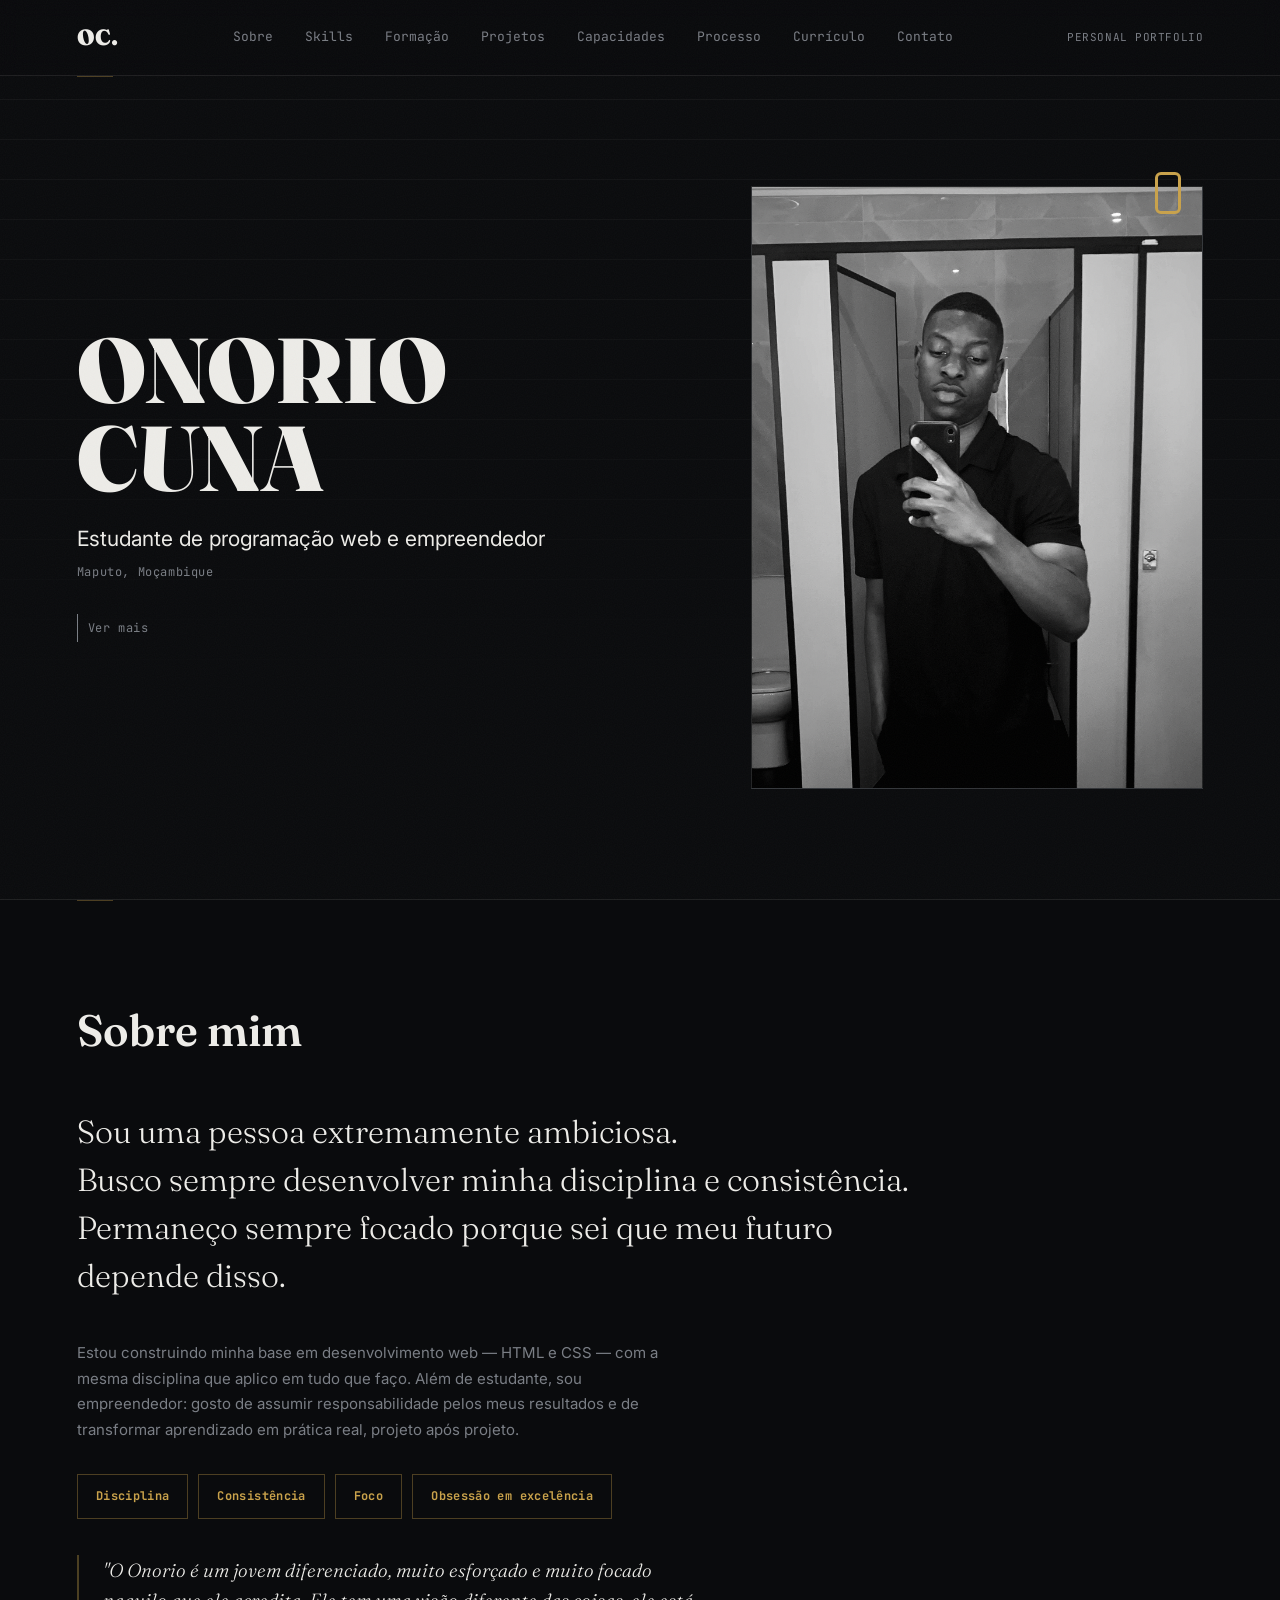
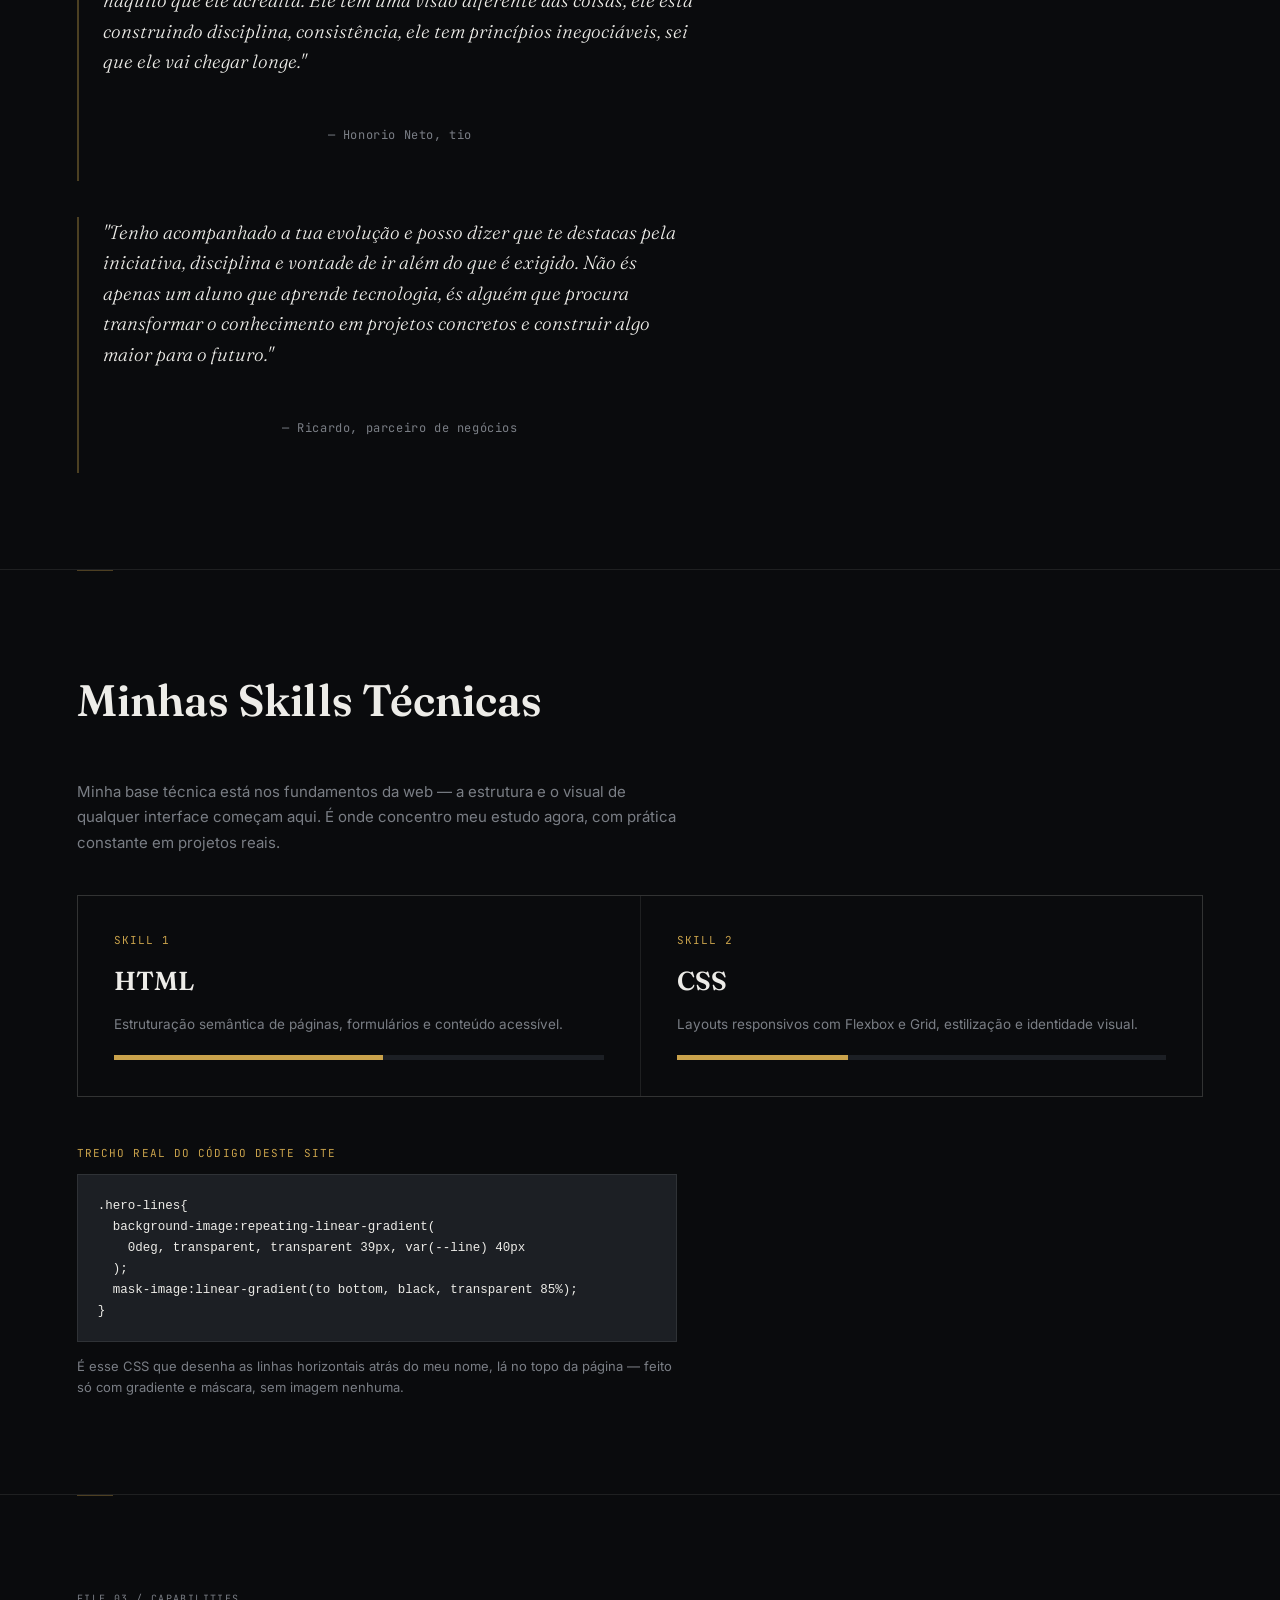
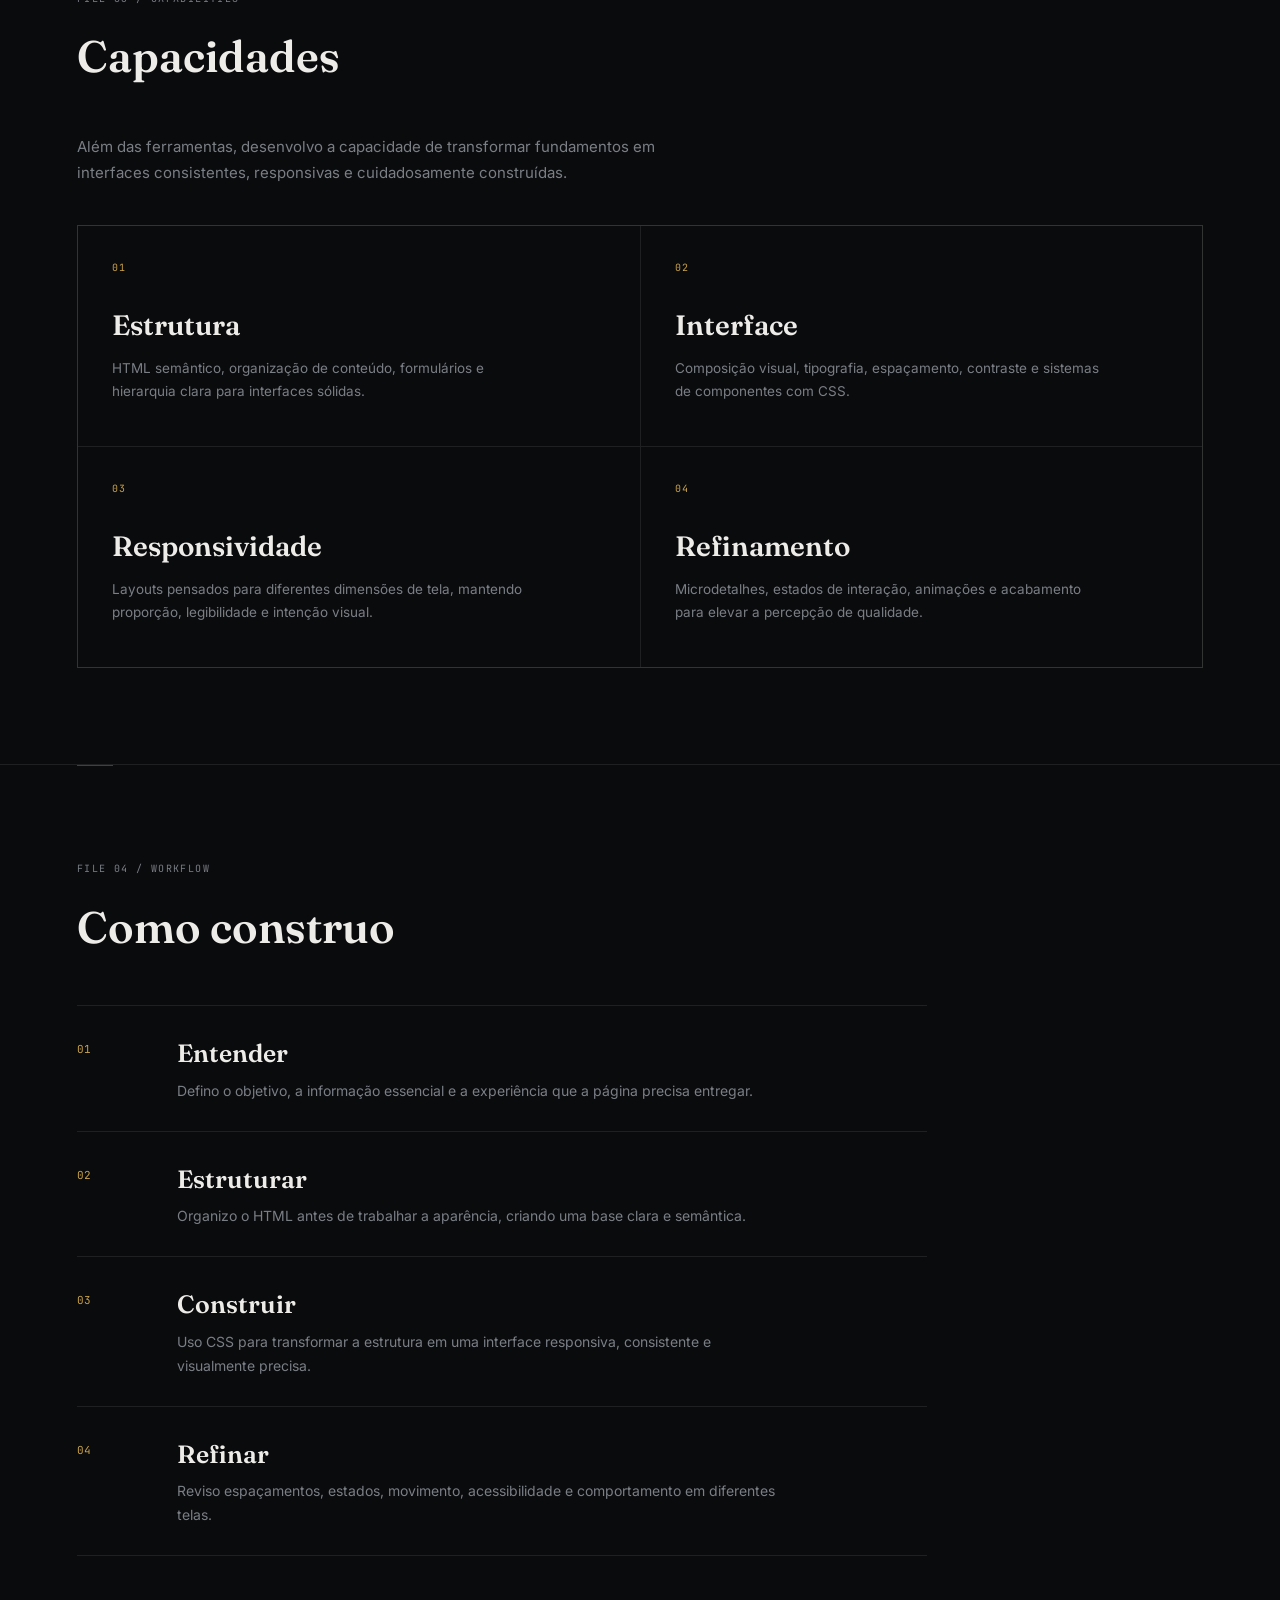
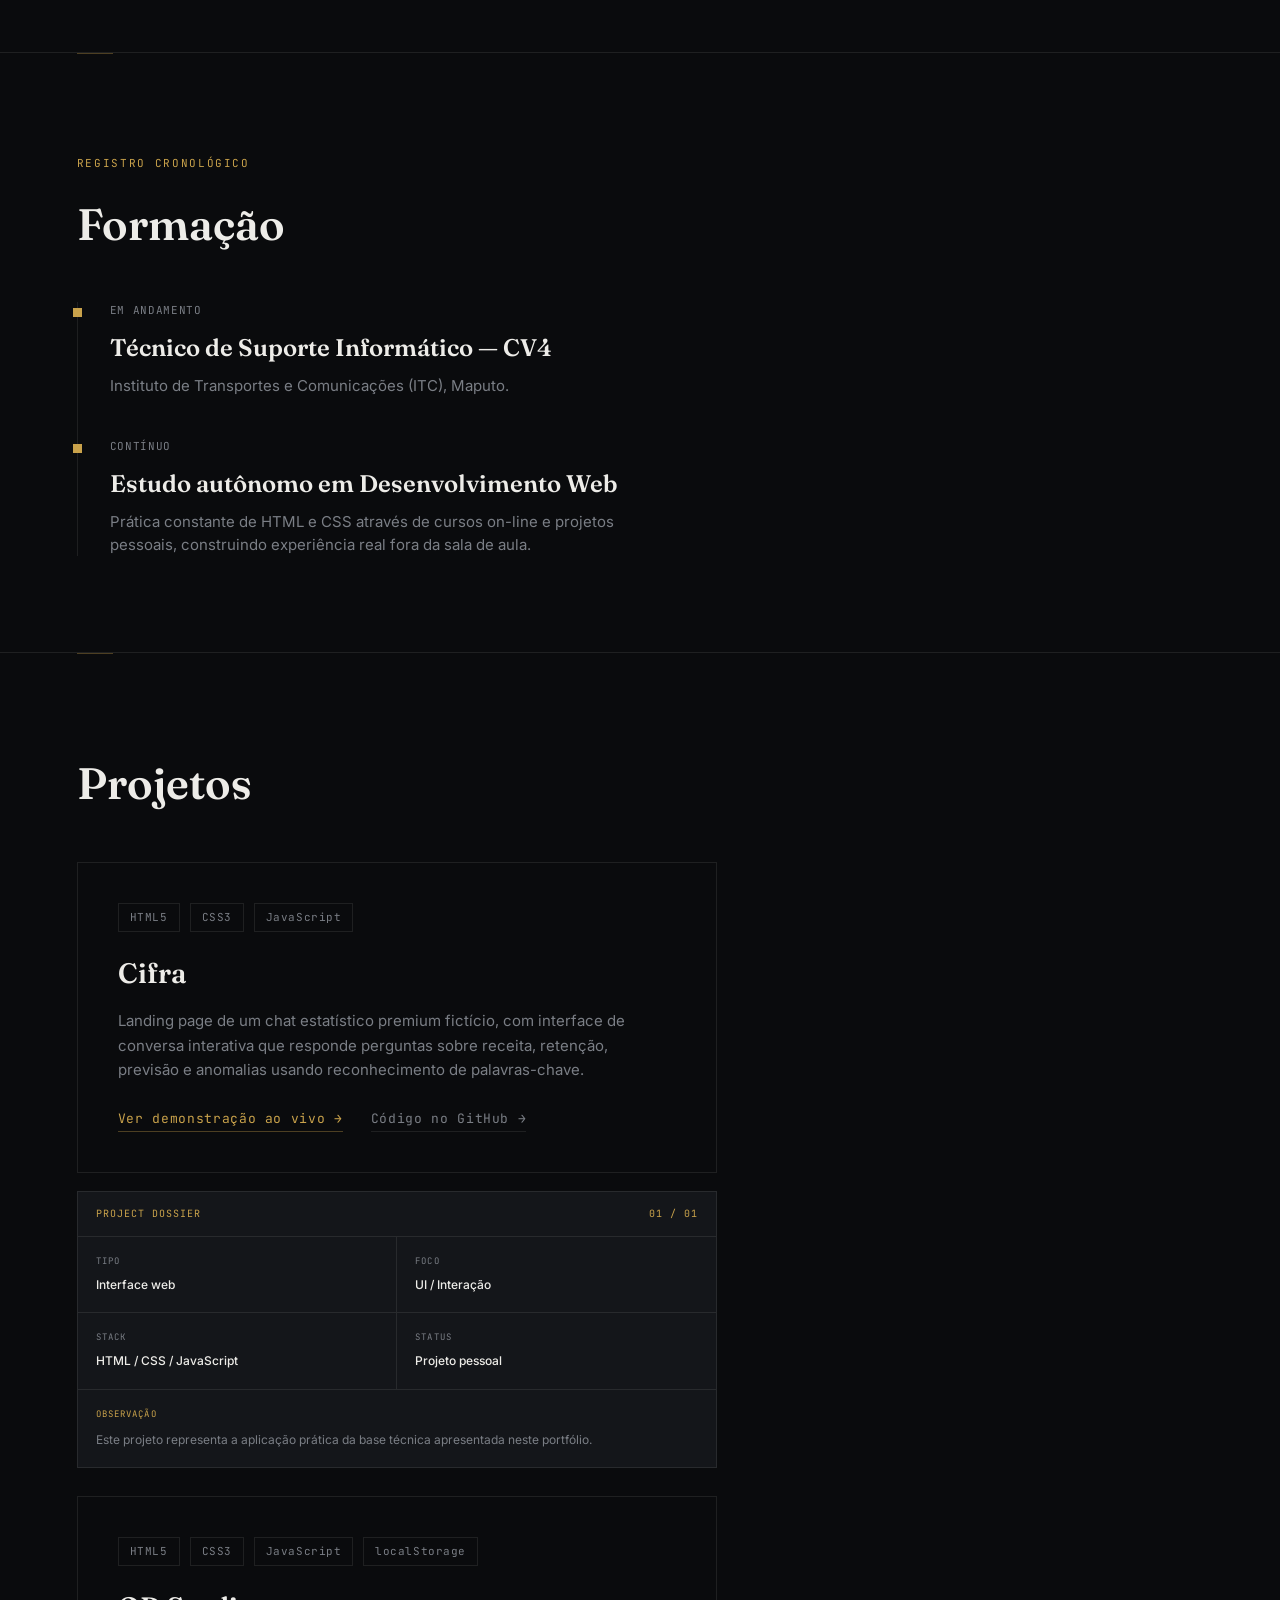
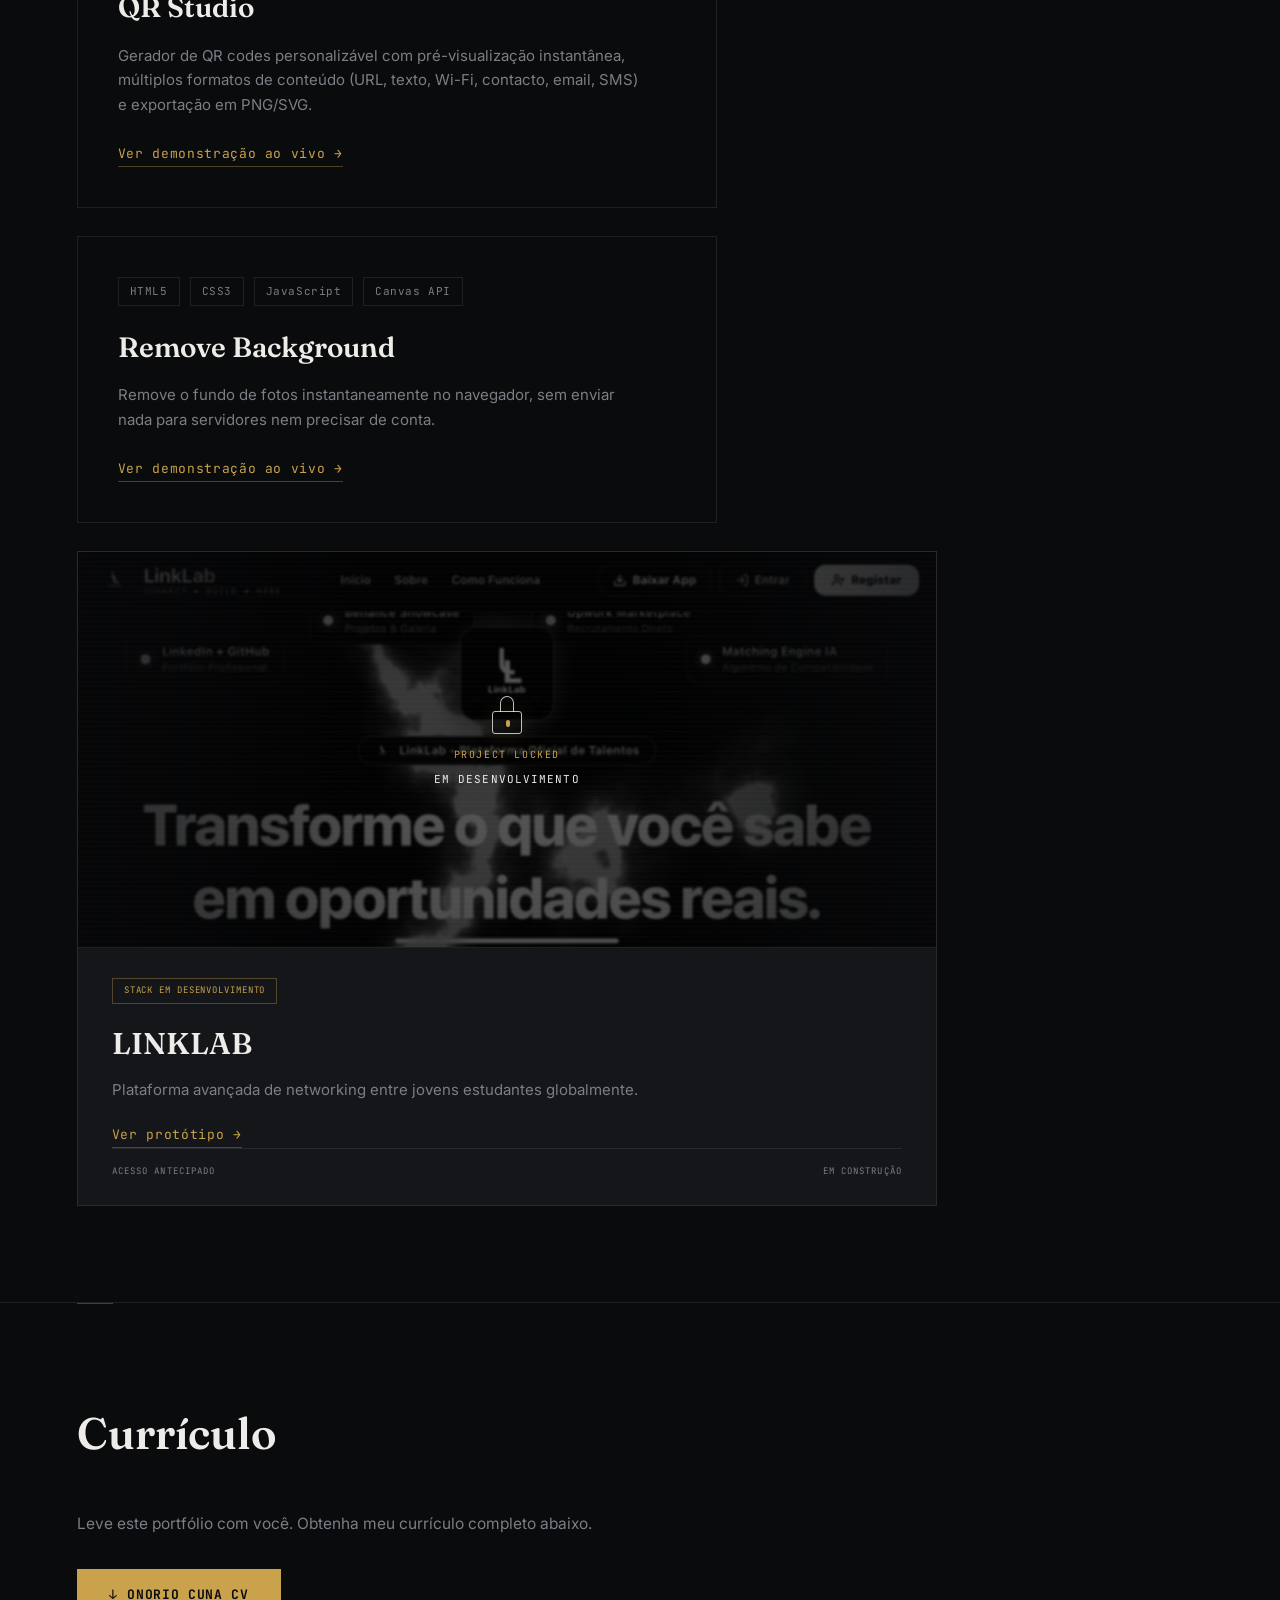
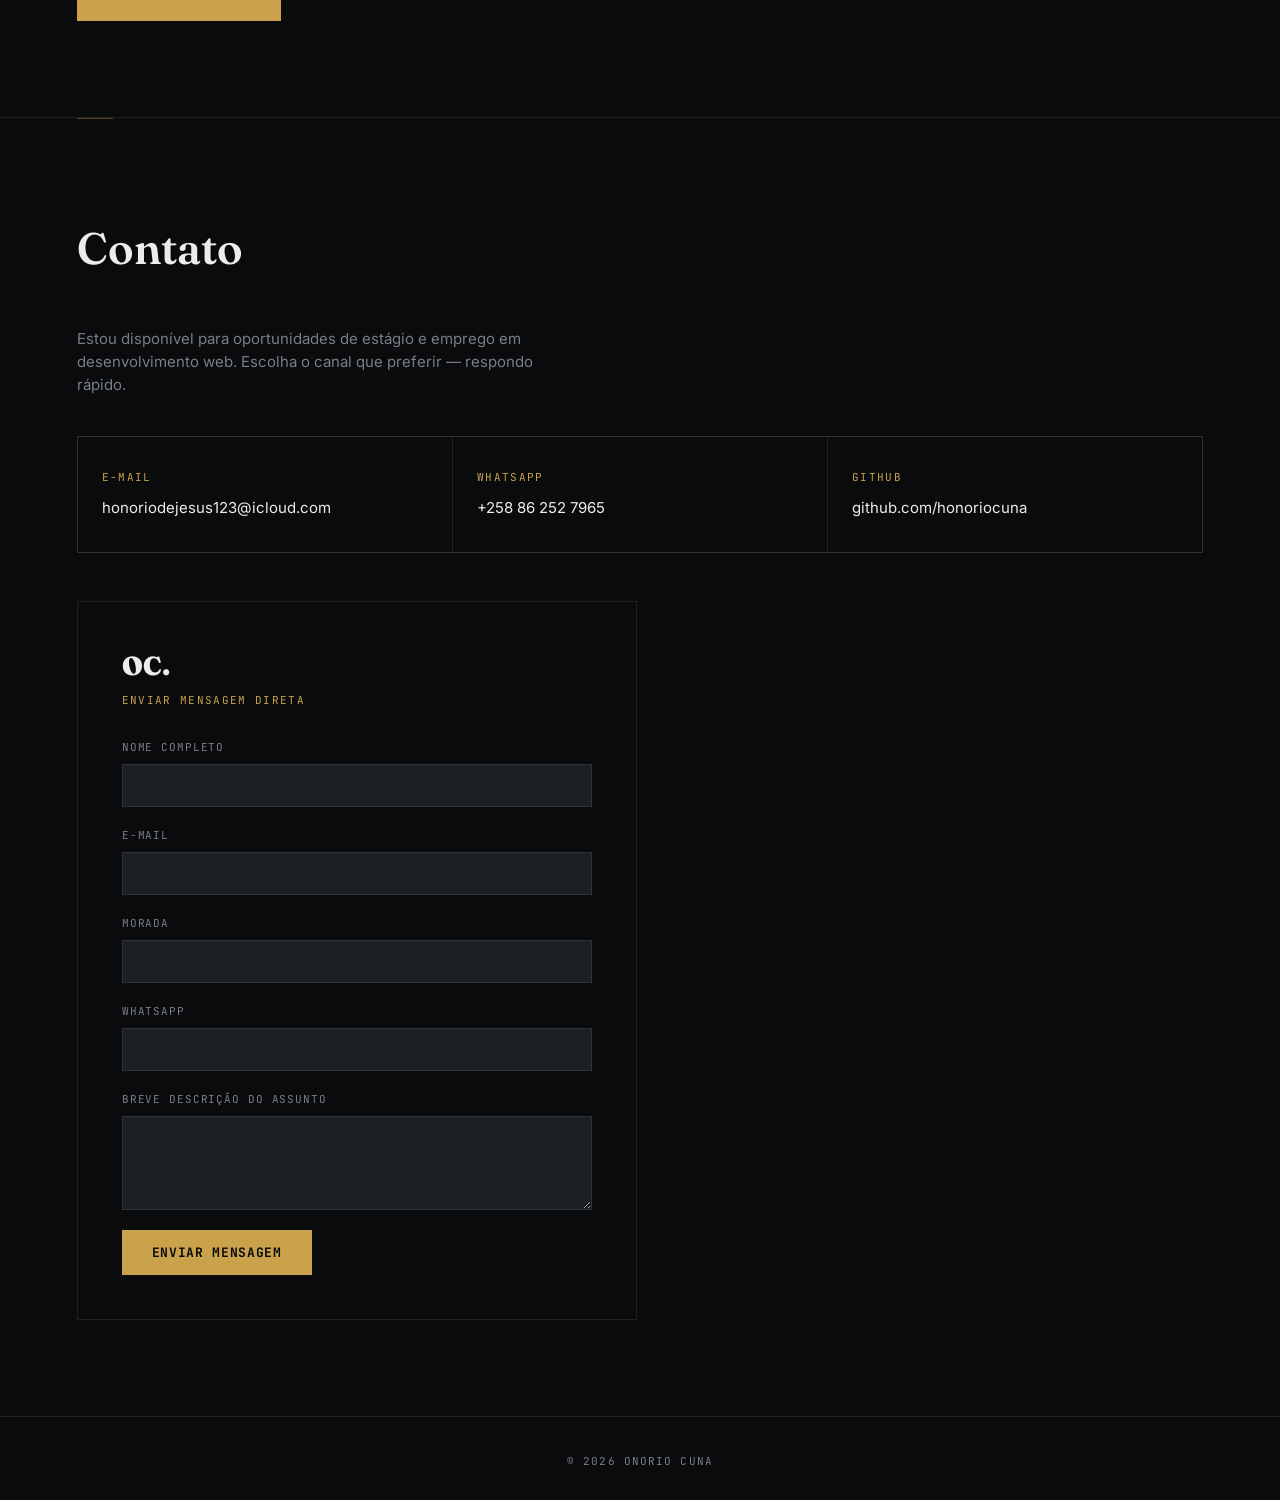
==== index.html @ 90d85c86 "Add files via upload Primeira versão do portfólio" ====
<!DOCTYPE html>
<html lang="pt-BR">
<head>
<meta charset="UTF-8">
<meta name="viewport" content="width=device-width, initial-scale=1.0">
<title>Onorio Cuna — Estudante de Programação Web</title>
<meta name="description" content="Portfólio de Onorio Cuna, estudante de programação web e empreendedor, Maputo, Moçambique.">
<meta name="author" content="Onorio Cuna">
<meta name="theme-color" content="#0A0B0D">
<meta name="color-scheme" content="dark">
<meta property="og:type" content="website">
<meta property="og:url" content="https://honoriocuna.github.io/">
<meta property="og:title" content="Onorio Cuna — Estudante de Programação Web">
<meta property="og:description" content="Portfólio de Onorio Cuna, estudante de programação web e empreendedor.">
<meta property="og:image" content="https://honoriocuna.github.io/foto.jpg">
<meta property="og:locale" content="pt_BR">
<link rel="preconnect" href="https://fonts.googleapis.com">
<link rel="preconnect" href="https://fonts.gstatic.com" crossorigin>
<link href="https://fonts.googleapis.com/css2?family=Fraunces:opsz,wght@9..144,300;9..144,600;9..144,900&family=Inter:wght@400;500;600;700&family=JetBrains+Mono:wght@400;500;700&display=swap" rel="stylesheet">
<link rel="stylesheet" href="style.css">
<link rel="icon" href="data:image/svg+xml,<svg xmlns=%27http://www.w3.org/2000/svg%27 viewBox=%270 0 100 100%27><rect width=%27100%27 height=%27100%27 fill=%27%230A0B0D%27/><text x=%2750%27 y=%2768%27 text-anchor=%27middle%27 font-family=%27serif%27 font-size=%2758%27 font-weight=%27900%27 fill=%27%23C9A24B%27>OC</text></svg>">
</head>
<body>

<a class="skip-link mono" href="#conteudo">Saltar para o conteúdo</a>
<div class="grain"></div>

<nav id="navbar" aria-label="Navegação principal">
  <a href="#topo" class="logo">OC.</a>
  <div class="navlinks">
    <a href="#sobre">Sobre</a>
    <a href="#skills">Skills</a>
    <a href="#formacao">Formação</a>
    <a href="#projetos">Projetos</a>
    <a href="#capacidades">Capacidades</a>
    <a href="#processo">Processo</a>
    <a href="#curriculo">Currículo</a>
    <a href="#contato">Contato</a>
  </div>
  <div class="proc-id mono">PERSONAL PORTFOLIO</div>
</nav>

<main id="conteudo">

  <!-- ============ HERO ============ -->
  <section class="hero" id="topo">
    <div class="hero-lines" aria-hidden="true"></div>
    <div class="hero-grid">
      <div class="hero-text">
        <h1 class="display">ONORIO<br>CUNA</h1>
        <p class="role">Estudante de programação web e empreendedor</p>
        <p class="location mono">Maputo, Moçambique</p>
        <a href="#sobre" class="scroll-cue mono">
          <span class="scroll-line"></span> Ver mais
        </a>
      </div>

      <div class="hero-photo">
        <div class="clip" aria-hidden="true"></div>
        <div class="photo-frame">
          <img src="foto.jpg" alt="Onorio Cuna" class="profile-photo" width="1541" height="2311" fetchpriority="high">
          <span class="photo-caption mono">ONORIO DE JESUS C. CUNA</span>
        </div>
      </div>
    </div>
  </section>

  <!-- ============ SOBRE ============ -->
  <section id="sobre">
    <h2 class="display section-title">Sobre mim</h2>

    <p class="about-text">
      <span class="redact-line">Sou uma pessoa extremamente ambiciosa.</span><br>
      <span class="redact-line">Busco sempre desenvolver minha disciplina e consistência.</span><br>
      <span class="redact-line">Permaneço sempre focado porque sei que meu futuro depende disso.</span>
    </p>

    <p class="about-text-secondary">
      Estou construindo minha base em desenvolvimento web — HTML e CSS — com a
      mesma disciplina que aplico em tudo que faço. Além de estudante, sou
      empreendedor: gosto de assumir responsabilidade pelos meus resultados e
      de transformar aprendizado em prática real, projeto após projeto.
    </p>

    <div class="traits-row">
      <div class="trait-stamp mono"><span class="trait-value">Disciplina</span></div>
      <div class="trait-stamp mono"><span class="trait-value">Consistência</span></div>
      <div class="trait-stamp mono"><span class="trait-value">Foco</span></div>
      <div class="trait-stamp mono"><span class="trait-value">Obsessão em excelência</span></div>
    </div>

    <blockquote class="testimonial">
      <p class="testimonial-quote display">"O Onorio é um jovem diferenciado, muito esforçado e muito focado naquilo que ele acredita. Ele tem uma visão diferente das coisas, ele está construindo disciplina, consistência, ele tem princípios inegociáveis, sei que ele vai chegar longe."</p>
      <footer class="testimonial-author mono">— Honorio Neto, tio</footer>
    </blockquote>

    <blockquote class="testimonial">
      <p class="testimonial-quote display">"Tenho acompanhado a tua evolução e posso dizer que te destacas pela iniciativa, disciplina e vontade de ir além do que é exigido. Não és apenas um aluno que aprende tecnologia, és alguém que procura transformar o conhecimento em projetos concretos e construir algo maior para o futuro."</p>
      <footer class="testimonial-author mono">— Ricardo, parceiro de negócios</footer>
    </blockquote>
  </section>

  <!-- ============ SKILLS ============ -->
  <section id="skills">
    <h2 class="display section-title">Minhas Skills Técnicas</h2>
    <p class="skills-intro">
      Minha base técnica está nos fundamentos da web — a estrutura e o visual
      de qualquer interface começam aqui. É onde concentro meu estudo agora,
      com prática constante em projetos reais.
    </p>

    <div class="skills-grid">
      <div class="skill-card">
        <div class="exhibit mono">SKILL 1</div>
        <h3 class="display">HTML</h3>
        <p class="skill-desc">Estruturação semântica de páginas, formulários e conteúdo acessível.</p>
        <div class="bar-track"><div class="bar-fill" style="--w:55%"></div></div>
      </div>
      <div class="skill-card">
        <div class="exhibit mono">SKILL 2</div>
        <h3 class="display">CSS</h3>
        <p class="skill-desc">Layouts responsivos com Flexbox e Grid, estilização e identidade visual.</p>
        <div class="bar-track"><div class="bar-fill" style="--w:35%"></div></div>
      </div>
    </div>

    <div class="code-proof">
      <span class="code-proof-label mono">Trecho real do código deste site</span>
      <pre class="code-block mono"><code>.hero-lines{
  background-image:repeating-linear-gradient(
    0deg, transparent, transparent 39px, var(--line) 40px
  );
  mask-image:linear-gradient(to bottom, black, transparent 85%);
}</code></pre>
      <p class="code-proof-caption">É esse CSS que desenha as linhas horizontais atrás do meu nome, lá no topo da página — feito só com gradiente e máscara, sem imagem nenhuma.</p>
    </div>
  </section>

  <!-- ============ CAPACIDADES ============ -->
  <section id="capacidades" class="elevated-section">
    <div class="section-index mono">FILE 03 / CAPABILITIES</div>
    <h2 class="display section-title">Capacidades</h2>
    <p class="skills-intro">Além das ferramentas, desenvolvo a capacidade de transformar fundamentos em interfaces consistentes, responsivas e cuidadosamente construídas.</p>

    <div class="capabilities-grid">
      <article class="capability-card">
        <span class="capability-number mono">01</span>
        <h3 class="display">Estrutura</h3>
        <p>HTML semântico, organização de conteúdo, formulários e hierarquia clara para interfaces sólidas.</p>
      </article>
      <article class="capability-card">
        <span class="capability-number mono">02</span>
        <h3 class="display">Interface</h3>
        <p>Composição visual, tipografia, espaçamento, contraste e sistemas de componentes com CSS.</p>
      </article>
      <article class="capability-card">
        <span class="capability-number mono">03</span>
        <h3 class="display">Responsividade</h3>
        <p>Layouts pensados para diferentes dimensões de tela, mantendo proporção, legibilidade e intenção visual.</p>
      </article>
      <article class="capability-card">
        <span class="capability-number mono">04</span>
        <h3 class="display">Refinamento</h3>
        <p>Microdetalhes, estados de interação, animações e acabamento para elevar a percepção de qualidade.</p>
      </article>
    </div>
  </section>

  <!-- ============ PROCESSO ============ -->
  <section id="processo" class="elevated-section">
    <div class="section-index mono">FILE 04 / WORKFLOW</div>
    <h2 class="display section-title">Como construo</h2>

    <div class="process-list">
      <div class="process-item">
        <span class="process-id mono">01</span>
        <div><h3 class="display">Entender</h3><p>Defino o objetivo, a informação essencial e a experiência que a página precisa entregar.</p></div>
      </div>
      <div class="process-item">
        <span class="process-id mono">02</span>
        <div><h3 class="display">Estruturar</h3><p>Organizo o HTML antes de trabalhar a aparência, criando uma base clara e semântica.</p></div>
      </div>
      <div class="process-item">
        <span class="process-id mono">03</span>
        <div><h3 class="display">Construir</h3><p>Uso CSS para transformar a estrutura em uma interface responsiva, consistente e visualmente precisa.</p></div>
      </div>
      <div class="process-item">
        <span class="process-id mono">04</span>
        <div><h3 class="display">Refinar</h3><p>Reviso espaçamentos, estados, movimento, acessibilidade e comportamento em diferentes telas.</p></div>
      </div>
    </div>
  </section>

  <!-- ============ FORMAÇÃO ============ -->
  <section id="formacao">
    <span class="tag mono">Registro Cronológico</span>
    <h2 class="display section-title">Formação</h2>

    <div class="timeline">
      <div class="tl-item">
        <div class="tl-date mono">Em andamento</div>
        <h4 class="display">Técnico de Suporte Informático — CV4</h4>
        <p>Instituto de Transportes e Comunicações (ITC), Maputo.</p>
      </div>
      <div class="tl-item">
        <div class="tl-date mono">Contínuo</div>
        <h4 class="display">Estudo autônomo em Desenvolvimento Web</h4>
        <p>Prática constante de HTML e CSS através de cursos on-line e projetos pessoais, construindo experiência real fora da sala de aula.</p>
      </div>
    </div>
  </section>

  <!-- ============ PROJETOS ============ -->
  <section id="projetos">
    <h2 class="display section-title">Projetos</h2>

    <div class="project-card">
      <div class="project-tech mono">
        <span>HTML5</span><span>CSS3</span><span>JavaScript</span>
      </div>
      <h3 class="display">Cifra</h3>
      <p class="project-desc">Landing page de um chat estatístico premium fictício, com interface de conversa interativa que responde perguntas sobre receita, retenção, previsão e anomalias usando reconhecimento de palavras-chave.</p>
      <div class="project-links">
        <a href="https://honoriocuna.github.io/Cifra-site/" target="_blank" rel="noopener" class="project-link mono">Ver demonstração ao vivo →</a>
        <a href="https://github.com/HonorioCuna/Cifra-site" target="_blank" rel="noopener" class="project-link mono project-link-secondary">Código no GitHub →</a>
      </div>
    </div>

    <div class="project-dossier" aria-label="Ficha técnica complementar do projeto Cifra">
      <div class="dossier-head">
        <span class="mono">PROJECT DOSSIER</span>
        <span class="mono">01 / 01</span>
      </div>
      <div class="dossier-grid">
        <div><span class="dossier-label mono">TIPO</span><strong>Interface web</strong></div>
        <div><span class="dossier-label mono">FOCO</span><strong>UI / Interação</strong></div>
        <div><span class="dossier-label mono">STACK</span><strong>HTML / CSS / JavaScript</strong></div>
        <div><span class="dossier-label mono">STATUS</span><strong>Projeto pessoal</strong></div>
      </div>
      <div class="dossier-note">
        <span class="mono">OBSERVAÇÃO</span>
        <p>Este projeto representa a aplicação prática da base técnica apresentada neste portfólio.</p>
      </div>
    </div>

    <div class="project-card">
      <div class="project-tech mono">
        <span>HTML5</span><span>CSS3</span><span>JavaScript</span><span>localStorage</span>
      </div>
      <h3 class="display">QR Studio</h3>
      <p class="project-desc">Gerador de QR codes personalizável com pré-visualização instantânea, múltiplos formatos de conteúdo (URL, texto, Wi-Fi, contacto, email, SMS) e exportação em PNG/SVG.</p>
      <div class="project-links">
        <a href="https://honoriocuna.github.io/Qr-studio/" target="_blank" rel="noopener" class="project-link mono">Ver demonstração ao vivo →</a>
      </div>
    </div>

    <div class="project-card">
      <div class="project-tech mono">
        <span>HTML5</span><span>CSS3</span><span>JavaScript</span><span>Canvas API</span>
      </div>
      <h3 class="display">Remove Background</h3>
      <p class="project-desc">Remove o fundo de fotos instantaneamente no navegador, sem enviar nada para servidores nem precisar de conta.</p>
      <div class="project-links">
        <a href="https://honoriocuna.github.io/Background-remove/" target="_blank" rel="noopener" class="project-link mono">Ver demonstração ao vivo →</a>
      </div>
    </div>

    <!-- ============ LINKLAB / PROJETO BLOQUEADO ============ -->
    <article class="project-card project-card-locked" aria-label="LINKLAB — projeto em desenvolvimento, acesso restrito">
      <div class="locked-media">
        <img src="LINKLAB.png" alt="Pré-visualização da plataforma LINKLAB" loading="lazy" width="1792" height="828">
        <div class="locked-overlay" aria-hidden="true">
          <span class="lock-symbol"></span>
          <span class="mono locked-label">PROJECT LOCKED</span>
          <span class="mono locked-status">EM DESENVOLVIMENTO</span>
        </div>
      </div>
      <div class="locked-project-body">
        <div class="project-tech mono">
          <span>STACK EM DESENVOLVIMENTO</span>
        </div>
        <h3 class="display">LINKLAB</h3>
        <p class="project-desc">Plataforma avançada de networking entre jovens estudantes globalmente.</p>
        <div class="project-links">
          <a href="https://linklab.ai.studio/" target="_blank" rel="noopener" class="project-link mono">Ver protótipo →</a>
        </div>
        <div class="locked-footer">
          <span class="mono">ACESSO ANTECIPADO</span>
          <span class="mono">EM CONSTRUÇÃO</span>
        </div>
      </div>
    </article>
  </section>

  <!-- ============ CURRÍCULO ============ -->
  <section id="curriculo">
    <h2 class="display section-title">Currículo</h2>
    <p class="cv-pitch">
      Leve este portfólio com você. Obtenha meu currículo completo abaixo.
    </p>
    <a href="Onorio_Cuna_CV.pdf" download class="cv-download-btn mono">Onorio Cuna CV</a>
  </section>

  <!-- ============ CONTATO ============ -->
  <section id="contato" class="contato-section">
    <h2 class="display section-title">Contato</h2>
    <p class="contact-intro">
      Estou disponível para oportunidades de estágio e emprego em
      desenvolvimento web. Escolha o canal que preferir — respondo rápido.
    </p>

    <div class="contact-grid">
      <a href="mailto:honoriodejesus123@icloud.com" class="contact-item">
        <span class="ci-label mono">E-MAIL</span>
        <span class="ci-value">honoriodejesus123@icloud.com</span>
      </a>
      <a href="https://wa.me/258862527965" target="_blank" rel="noopener" class="contact-item">
        <span class="ci-label mono">WHATSAPP</span>
        <span class="ci-value">+258 86 252 7965</span>
      </a>
      <a href="https://github.com/honoriocuna" target="_blank" rel="noopener" class="contact-item">
        <span class="ci-label mono">GITHUB</span>
        <span class="ci-value">github.com/honoriocuna</span>
      </a>
    </div>

    <div class="contact-form-card">
      <div class="form-logo display">OC.</div>
      <span class="form-title mono">Enviar mensagem direta</span>

      <form action="https://formsubmit.co/honoriodejesus123@icloud.com" method="POST" class="contact-form">
        <input type="hidden" name="_subject" value="Nova mensagem — Portfólio Onorio Cuna">
        <input type="hidden" name="_captcha" value="false">
        <input type="hidden" name="_template" value="table">
        <input type="hidden" name="_next" value="https://honoriocuna.github.io/obrigado.html">

        <label class="form-label mono">Nome completo
          <input type="text" name="Nome completo" required>
        </label>

        <label class="form-label mono">E-mail
          <input type="email" name="Email" required>
        </label>

        <label class="form-label mono">Morada
          <input type="text" name="Morada">
        </label>

        <label class="form-label mono">WhatsApp
          <input type="tel" name="WhatsApp">
        </label>

        <label class="form-label mono">Breve descrição do assunto
          <textarea name="Mensagem" rows="4" required></textarea>
        </label>

        <button type="submit" class="form-submit mono">Enviar mensagem</button>
      </form>
    </div>
  </section>

</main>

<footer>
  <p class="mono">© 2026 ONORIO CUNA</p>
</footer>
</body>
</html>
---- style.css ----
/* ==========================================================
   DOSSIÊ CONFIDENCIAL — Design system
   ========================================================== */

:root{
  --bg-0:#0A0B0D;
  --bg-1:#14161A;
  --bg-2:#1C1F24;
  --text-0:#EDECE8;
  --text-1:#7A7E85;
  --gold:#C9A24B;
  --gold-dim: rgba(201,162,75,0.35);
  --line: rgba(237,236,232,0.09);

  --font-display:'Fraunces', serif;
  --font-body:'Inter', sans-serif;
  --font-mono:'JetBrains Mono', monospace;

  --nav-h: 76px;
}

*, *::before, *::after{ box-sizing:border-box; margin:0; padding:0; }

html{ scroll-behavior:smooth; scroll-padding-top: var(--nav-h); }

body{
  background:var(--bg-0);
  color:var(--text-0);
  font-family:var(--font-body);
  line-height:1.55;
  -webkit-font-smoothing:antialiased;
  overflow-x:hidden;
}

.mono{ font-family:var(--font-mono); }
.display{ font-family:var(--font-display); }

a{ color:inherit; text-decoration:none; }

/* subtle film-grain overlay for the "document" feel */
.grain{
  position:fixed; inset:0;
  pointer-events:none;
  z-index:2000;
  opacity:0.035;
  background-image:url("data:image/svg+xml,%3Csvg xmlns='http://www.w3.org/2000/svg' width='120' height='120'%3E%3Cfilter id='n'%3E%3CfeTurbulence type='fractalNoise' baseFrequency='0.9' numOctaves='2' stitchTiles='stitch'/%3E%3C/filter%3E%3Crect width='100%25' height='100%25' filter='url(%23n)'/%3E%3C/svg%3E");
}

/* ============ NAV ============ */
nav{
  position:sticky;
  top:0;
  z-index:1000;
  height:var(--nav-h);
  display:flex;
  align-items:center;
  justify-content:space-between;
  padding:0 6%;
  background:rgba(10,11,13,0.72);
  backdrop-filter:blur(10px);
  border-bottom:1px solid var(--line);
}

.logo{
  font-family:var(--font-display);
  font-weight:900;
  font-size:22px;
  letter-spacing:0.01em;
}

.navlinks{
  display:flex;
  gap:32px;
  font-size:13px;
  font-family:var(--font-mono);
}

.navlinks a{
  color:var(--text-1);
  position:relative;
  padding:4px 0;
  transition:color 0.25s ease;
}
.navlinks a::after{
  content:'';
  position:absolute;
  left:0; bottom:-2px;
  width:0; height:1px;
  background:var(--gold);
  transition:width 0.25s ease;
}
.navlinks a:hover{ color:var(--text-0); }
.navlinks a:hover::after{ width:100%; }
.navlinks a.active{ color:var(--gold); }
.navlinks a.active::after{ width:100%; }

.proc-id{
  font-size:11px;
  color:var(--text-1);
  letter-spacing:0.05em;
  display:none;
}
@media(min-width:900px){ .proc-id{ display:block; } }

@media(max-width:640px){
  nav{ padding:0 5%; gap:12px; }
  .navlinks{
    gap:20px;
    overflow-x:auto;
    scrollbar-width:none;
    -webkit-overflow-scrolling:touch;
  }
  .navlinks::-webkit-scrollbar{ display:none; }
}

/* ============ LAYOUT PRIMITIVES ============ */
section{
  padding:96px 6%;
  border-bottom:1px solid var(--line);
  position:relative;
}

.tag{
  display:inline-block;
  font-size:11px;
  color:var(--gold);
  letter-spacing:0.15em;
  text-transform:uppercase;
  margin-bottom:18px;
}

/* ============ HERO ============ */
.hero{
  min-height:calc(100vh - var(--nav-h));
  display:flex;
  align-items:center;
  padding-top:60px;
  padding-bottom:60px;
  overflow:hidden;
}

.hero-lines{
  position:absolute;
  inset:0;
  background-image:repeating-linear-gradient(
    0deg, transparent, transparent 39px, var(--line) 40px
  );
  mask-image:linear-gradient(to bottom, black, transparent 85%);
  pointer-events:none;
}

.hero-grid{
  display:grid;
  grid-template-columns:1.35fr 1fr;
  gap:64px;
  align-items:center;
  width:100%;
  position:relative;
}

@media(max-width:860px){
  .hero-grid{ grid-template-columns:1fr; gap:56px; }
  .hero-photo{ order:-1; max-width:280px; }
}

.hero-text h1{
  font-size:clamp(46px, 8vw, 92px);
  font-weight:900;
  line-height:0.95;
  letter-spacing:-0.01em;
  margin-bottom:22px;
}

.hero-text .role{
  font-size:clamp(17px, 2vw, 21px);
  color:var(--text-0);
  max-width:480px;
  margin-bottom:8px;
}

.hero-text .location{
  font-size:12px;
  color:var(--text-1);
  letter-spacing:0.05em;
  margin-bottom:32px;
}

.scroll-cue{
  display:inline-flex;
  align-items:center;
  gap:10px;
  font-size:12px;
  color:var(--text-1);
  letter-spacing:0.05em;
  transition:color 0.25s ease;
}
.scroll-cue:hover{ color:var(--gold); }
.scroll-line{
  width:1px; height:28px;
  background:var(--text-1);
  position:relative;
  overflow:hidden;
}
.scroll-line::after{
  content:'';
  position:absolute;
  top:-100%; left:0; right:0;
  height:100%;
  background:var(--gold);
  animation:drip 1.8s ease-in-out infinite;
}
@keyframes drip{
  0%{ top:-100%; }
  100%{ top:100%; }
}

.hero-photo{ position:relative; }

.clip{
  position:absolute;
  top:-14px; right:22px;
  width:26px; height:42px;
  border:3px solid var(--gold);
  border-radius:6px;
  z-index:2;
}

.photo-frame{
  aspect-ratio:3/4;
  background:linear-gradient(155deg, #23262c, #0d0e10 75%);
  border:1px solid var(--line);
  display:flex;
  flex-direction:column;
  align-items:center;
  justify-content:center;
  gap:14px;
  position:relative;
}

.profile-photo{
  width:100%;
  height:100%;
  object-fit: cover;
  display: block;
  filter: grayscale(100%) contrast(1.1);
}

.photo-caption{
  position:absolute;
  bottom:-26px; left:0;
  font-size:10px;
  color:var(--text-1);
  letter-spacing:0.1em;
}

/* ============ SECTION TITLE (shared) ============ */
.section-title{
  font-size:clamp(30px, 4vw, 44px);
  font-weight:600;
  margin-bottom:44px;
}

/* ============ SOBRE ============ */
.about-text{
  font-family:var(--font-display);
  font-weight:300;
  font-size:clamp(22px, 3vw, 32px);
  line-height:1.5;
  max-width:840px;
  margin-bottom:40px;
}

.redact-line{
  color:var(--text-0);
  display:inline;
}

.about-text-secondary{
  color:var(--text-1);
  font-size:15px;
  max-width:600px;
  line-height:1.7;
  margin-bottom:32px;
}

.traits-row{
  display:flex;
  flex-wrap:wrap;
  gap:10px;
}

.trait-stamp{
  display:inline-flex;
  flex-wrap:wrap;
  gap:8px;
  align-items:baseline;
  border:1px solid var(--gold-dim);
  padding:12px 18px;
  font-size:12px;
}
.trait-label{ color:var(--text-1); letter-spacing:0.08em; text-transform:uppercase; }
.trait-value{ color:var(--gold); font-weight:700; letter-spacing:0.03em; }

.testimonial{
  border-left:2px solid var(--gold-dim);
  padding-left:24px;
  margin-top:36px;
  max-width:620px;
}
.testimonial-quote{
  font-size:19px;
  font-weight:300;
  font-style:italic;
  color:var(--text-0);
  line-height:1.6;
  margin-bottom:14px;
}
.testimonial-author{
  font-size:12px;
  color:var(--text-1);
  letter-spacing:0.05em;
}

/* ============ SKILLS ============ */
.skills-grid{
  display:grid;
  grid-template-columns:repeat(2, 1fr);
  gap:1px;
  background:var(--line);
  border:1px solid var(--line);
}
@media(max-width:768px){
  .skills-grid{ grid-template-columns:1fr; }
}

.skill-card{
  background:var(--bg-0);
  padding:36px;
}

.exhibit{
  display:block;
  font-size:11px;
  color:var(--gold);
  letter-spacing:0.1em;
  margin-bottom:12px;
}

.skills-intro{
  color:var(--text-1);
  font-size:15px;
  max-width:600px;
  line-height:1.7;
  margin-bottom:40px;
}

.skill-card h3{
  font-size:26px;
  font-weight:600;
  margin-bottom:12px;
}

.skill-desc{
  color:var(--text-1);
  font-size:13.5px;
  line-height:1.6;
  margin-bottom:20px;
}

.bar-track{
  height:5px;
  background:var(--bg-2);
  position:relative;
  overflow:hidden;
}
.bar-fill{
  position:absolute;
  inset:0;
  width:var(--w);
  background:var(--gold);
}

.code-proof{
  margin-top:48px;
  max-width:600px;
}
.code-proof-label{
  display:block;
  font-size:11px;
  color:var(--gold);
  letter-spacing:0.1em;
  text-transform:uppercase;
  margin-bottom:12px;
}
.code-block{
  background:var(--bg-2);
  border:1px solid var(--line);
  padding:20px;
  font-size:12.5px;
  line-height:1.6;
  color:var(--text-0);
  overflow-x:auto;
  white-space:pre;
}
.code-proof-caption{
  color:var(--text-1);
  font-size:13px;
  line-height:1.6;
  margin-top:14px;
}

/* ============ PROJETOS ============ */
.project-card{
  border:1px solid var(--line);
  background:var(--bg-0);
  padding:40px;
  max-width:640px;
}
.project-card + .project-card,
.project-dossier + .project-card{
  margin-top:28px;
}
.project-tech{
  display:flex;
  flex-wrap:wrap;
  gap:10px;
  margin-bottom:20px;
}
.project-tech span{
  font-size:11px;
  color:var(--text-1);
  border:1px solid var(--line);
  padding:5px 11px;
  letter-spacing:0.05em;
}
.project-card h3{
  font-size:28px;
  font-weight:600;
  margin-bottom:14px;
}
.project-desc{
  color:var(--text-1);
  font-size:15px;
  line-height:1.65;
  margin-bottom:26px;
  max-width:520px;
}
.project-link{
  display:inline-block;
  color:var(--gold);
  font-size:13px;
  letter-spacing:0.05em;
  border-bottom:1px solid var(--gold-dim);
  padding-bottom:2px;
  transition:border-color 0.25s ease;
}
.project-link:hover{ border-color:var(--gold); }

.project-links{
  display:flex;
  flex-wrap:wrap;
  gap:28px;
}
.project-link-secondary{
  color:var(--text-1);
  border-bottom:1px solid var(--line);
}
.project-link-secondary:hover{ color:var(--text-0); border-color:var(--text-1); }

/* ============ FORMAÇÃO ============ */
.timeline{
  border-left:1px solid var(--line);
  padding-left:32px;
}
.tl-item{ position:relative; max-width:560px; margin-bottom:40px; }
.tl-item:last-child{ margin-bottom:0; }
.tl-item::before{
  content:'';
  position:absolute;
  left:-37px; top:6px;
  width:9px; height:9px;
  background:var(--gold);
}
.tl-date{
  font-size:11px;
  color:var(--text-1);
  letter-spacing:0.06em;
  text-transform:uppercase;
  display:block;
  margin-bottom:10px;
}
.tl-item h4{
  font-size:24px;
  font-weight:600;
  margin-bottom:8px;
}
.tl-item p{ color:var(--text-1); font-size:15px; }

/* ============ CONTATO ============ */
.contact-intro{
  color:var(--text-1);
  max-width:480px;
  margin-bottom:40px;
  font-size:15px;
}

.contact-grid{
  display:grid;
  grid-template-columns:repeat(3, 1fr);
  gap:1px;
  background:var(--line);
  border:1px solid var(--line);
}
@media(max-width:768px){
  .contact-grid{ grid-template-columns:1fr; }
}

.contact-item{
  background:var(--bg-0);
  padding:32px 24px;
  display:flex;
  flex-direction:column;
  gap:10px;
  transition:background-color 0.25s ease;
}
.contact-item:hover{ background:var(--bg-1); }
.contact-item:hover .ci-value{ color:var(--gold); }

.ci-label{
  font-size:11px;
  color:var(--gold);
  letter-spacing:0.12em;
  text-transform:uppercase;
}
.ci-value{
  font-size:15px;
  color:var(--text-0);
  word-break:break-word;
  transition:color 0.25s ease;
}

/* ============ FORMULÁRIO DE CONTATO ============ */
.contact-form-card{
  margin-top:48px;
  max-width:560px;
  border:1px solid var(--line);
  background:var(--bg-0);
  padding:44px;
}
.form-logo{
  font-weight:900;
  font-size:26px;
  color:var(--text-0);
  margin-bottom:6px;
}
.form-title{
  display:block;
  font-size:11px;
  color:var(--gold);
  letter-spacing:0.12em;
  text-transform:uppercase;
  margin-bottom:30px;
}
.contact-form{
  display:flex;
  flex-direction:column;
  gap:20px;
}
.form-label{
  display:flex;
  flex-direction:column;
  gap:8px;
  font-size:11px;
  color:var(--text-1);
  letter-spacing:0.08em;
  text-transform:uppercase;
}
.contact-form input,
.contact-form textarea{
  background:var(--bg-2);
  border:1px solid var(--line);
  color:var(--text-0);
  font-family:var(--font-body);
  font-size:14px;
  padding:12px 14px;
  resize:vertical;
  transition:border-color 0.25s ease;
}
.contact-form input:focus,
.contact-form textarea:focus{
  outline:none;
  border-color:var(--gold);
}
.form-submit{
  align-self:flex-start;
  background:var(--gold);
  color:var(--bg-0);
  border:none;
  font-size:13px;
  font-weight:700;
  letter-spacing:0.05em;
  text-transform:uppercase;
  padding:14px 30px;
  cursor:pointer;
  transition:opacity 0.25s ease;
}
.form-submit:hover{ opacity:0.85; }

/* ============ CURRÍCULO ============ */
.cv-pitch{
  color:var(--text-1);
  font-size:15.5px;
  line-height:1.7;
  max-width:560px;
  margin-bottom:32px;
}
.cv-download-btn{
  display:inline-flex;
  align-items:center;
  gap:10px;
  background:var(--gold);
  color:var(--bg-0);
  font-size:13px;
  font-weight:700;
  letter-spacing:0.05em;
  text-transform:uppercase;
  padding:16px 32px;
  border:none;
  cursor:pointer;
  transition:opacity 0.25s ease;
}
.cv-download-btn::before{
  content:'↓';
  font-weight:700;
}
.cv-download-btn:hover{ opacity:0.85; }
@media(max-width:600px){
  .contact-form-card{ padding:30px 22px; }
}

/* ============ FOOTER ============ */
footer{
  padding:36px 6%;
  text-align:center;
}
footer p{
  font-size:11px;
  color:var(--text-1);
  letter-spacing:0.1em;
}

/* ==========================================================
   V10 — Elevation layer
   Additive only: preserves the original visual language.
   ========================================================== */

:focus-visible{
  outline:1px solid var(--gold);
  outline-offset:5px;
}

::selection{
  background:var(--gold);
  color:var(--bg-0);
}

.skip-link{
  position:fixed;
  left:16px;
  top:-60px;
  z-index:3000;
  padding:10px 14px;
  background:var(--gold);
  color:var(--bg-0);
  font-size:11px;
  transition:top .25s ease;
}
.skip-link:focus{ top:16px; }

section::before{
  content:'';
  position:absolute;
  top:0;
  left:6%;
  width:36px;
  height:1px;
  background:var(--gold-dim);
  transform-origin:left;
  transition:width .5s cubic-bezier(.22,1,.36,1);
}
section:hover::before{ width:72px; }

.navlinks a:focus-visible,
.logo:focus-visible,
.project-link:focus-visible,
.contact-item:focus-visible,
.scroll-cue:focus-visible{
  outline:1px solid var(--gold);
  outline-offset:6px;
}

.hero-text,
.hero-photo,
.skill-card,
.project-card,
.capability-card,
.process-item,
.contact-item,
.contact-form-card{
  transition:
    transform .55s cubic-bezier(.22,1,.36,1),
    border-color .35s ease,
    background-color .35s ease,
    box-shadow .55s ease;
}

.hero-photo:hover{ transform:translateY(-4px); }
.photo-frame{ overflow:hidden; }
.profile-photo{ transition:transform 1s cubic-bezier(.22,1,.36,1), filter .6s ease; }
.hero-photo:hover .profile-photo{ transform:scale(1.025); filter:grayscale(100%) contrast(1.12); }

.skill-card:hover,
.capability-card:hover,
.project-card:hover,
.contact-form-card:hover{
  border-color:var(--gold-dim);
  box-shadow:0 18px 50px rgba(0,0,0,.18);
}

.skill-card:hover{ transform:translateY(-3px); }
.skill-card:hover .bar-fill{ animation:skillSweep 1s cubic-bezier(.22,1,.36,1); }
@keyframes skillSweep{
  from{ transform:translateX(-8px); opacity:.45; }
  to{ transform:translateX(0); opacity:1; }
}

.project-card{ position:relative; overflow:hidden; }
.project-card::after,
.capability-card::after{
  content:'';
  position:absolute;
  inset:0;
  pointer-events:none;
  background:linear-gradient(115deg,transparent 0 38%,rgba(201,162,75,.055) 50%,transparent 62%);
  transform:translateX(-110%);
  transition:transform .9s cubic-bezier(.22,1,.36,1);
}
.project-card:hover::after,
.capability-card:hover::after{ transform:translateX(110%); }

/* ============ CAPABILITIES ============ */
.elevated-section{ overflow:hidden; }
.section-index{
  color:var(--text-1);
  font-size:10px;
  letter-spacing:.14em;
  margin-bottom:16px;
}

.capabilities-grid{
  display:grid;
  grid-template-columns:repeat(2,1fr);
  gap:1px;
  background:var(--line);
  border:1px solid var(--line);
}
.capability-card{
  position:relative;
  overflow:hidden;
  min-height:220px;
  padding:34px;
  background:var(--bg-0);
}
.capability-number{
  display:block;
  color:var(--gold);
  font-size:10px;
  letter-spacing:.12em;
  margin-bottom:28px;
}
.capability-card h3{
  font-size:28px;
  font-weight:600;
  margin-bottom:10px;
}
.capability-card p{
  max-width:430px;
  color:var(--text-1);
  font-size:13.5px;
  line-height:1.7;
}

/* ============ PROCESS ============ */
.process-list{
  max-width:850px;
  border-top:1px solid var(--line);
}
.process-item{
  display:grid;
  grid-template-columns:72px 1fr;
  gap:28px;
  padding:28px 0;
  border-bottom:1px solid var(--line);
}
.process-item:hover{ padding-left:8px; }
.process-id{
  color:var(--gold);
  font-size:11px;
  padding-top:7px;
}
.process-item h3{
  font-size:25px;
  font-weight:600;
  margin-bottom:6px;
}
.process-item p{
  max-width:610px;
  color:var(--text-1);
  font-size:14px;
  line-height:1.7;
}

/* ============ PROJECT DOSSIER ============ */
.project-dossier{
  max-width:640px;
  margin-top:18px;
  border:1px solid var(--line);
  background:var(--bg-1);
}
.dossier-head{
  display:flex;
  justify-content:space-between;
  gap:20px;
  padding:14px 18px;
  border-bottom:1px solid var(--line);
  color:var(--gold);
  font-size:10px;
  letter-spacing:.1em;
}
.dossier-grid{
  display:grid;
  grid-template-columns:repeat(2,1fr);
  gap:1px;
  background:var(--line);
}
.dossier-grid > div{
  display:flex;
  flex-direction:column;
  gap:7px;
  padding:18px;
  background:var(--bg-1);
}
.dossier-label{
  color:var(--text-1);
  font-size:9px;
  letter-spacing:.12em;
}
.dossier-grid strong{
  font-size:12px;
  font-weight:500;
}
.dossier-note{
  padding:18px;
  border-top:1px solid var(--line);
}
.dossier-note > span{
  display:block;
  color:var(--gold);
  font-size:9px;
  letter-spacing:.12em;
  margin-bottom:8px;
}
.dossier-note p{
  color:var(--text-1);
  font-size:12px;
  line-height:1.6;
}

/* ============ FORM REFINEMENT ============ */
.contact-form input:hover,
.contact-form textarea:hover{ border-color:rgba(237,236,232,.18); }
.contact-form input:focus,
.contact-form textarea:focus{
  box-shadow:0 0 0 3px rgba(201,162,75,.07);
}
.form-submit{ position:relative; overflow:hidden; }
.form-submit::after{
  content:'';
  position:absolute;
  inset:0;
  background:rgba(255,255,255,.14);
  transform:translateX(-105%);
  transition:transform .45s cubic-bezier(.22,1,.36,1);
}
.form-submit:hover::after{ transform:translateX(105%); }

/* ============ MOBILE REFINEMENT ============ */
@media(max-width:768px){
  section{ padding:78px 5%; }
  section::before{ left:5%; }
  .capabilities-grid{ grid-template-columns:1fr; }
  .capability-card{ min-height:auto; padding:28px; }
  .process-item{ grid-template-columns:48px 1fr; gap:18px; }
  .project-dossier{ max-width:none; }
}

@media(max-width:520px){
  .dossier-grid{ grid-template-columns:1fr; }
  .dossier-head{ font-size:9px; }
  .process-item h3{ font-size:22px; }
}

@media(prefers-reduced-motion:reduce){
  html{ scroll-behavior:auto; }
  *,*::before,*::after{
    animation-duration:.01ms !important;
    animation-iteration-count:1 !important;
    transition-duration:.01ms !important;
  }
}

/* ============ LOCKED PROJECT / LINKLAB ============ */
.project-card-locked{
  margin-top:28px;
  max-width:860px;
  padding:0;
  background:var(--bg-1);
  border-color:var(--line);
}
.project-card-locked:hover{
  transform:none;
  border-color:var(--gold-dim);
}
.project-card-locked::after{ display:none; }
.locked-media{
  position:relative;
  aspect-ratio:1792 / 828;
  overflow:hidden;
  border-bottom:1px solid var(--line);
  background:var(--bg-0);
}
.locked-media img{
  display:block;
  width:100%;
  height:100%;
  object-fit:cover;
  filter:grayscale(100%) brightness(.38) contrast(1.08) blur(1.1px);
  transform:scale(1.015);
  transition:filter .6s ease, transform .8s cubic-bezier(.22,1,.36,1);
}
.project-card-locked:hover .locked-media img{
  filter:grayscale(100%) brightness(.46) contrast(1.08) blur(.7px);
  transform:scale(1.025);
}
.locked-media::after{
  content:'';
  position:absolute;
  inset:0;
  pointer-events:none;
  background:
    repeating-linear-gradient(0deg,rgba(255,255,255,.035) 0,rgba(255,255,255,.035) 1px,transparent 1px,transparent 5px),
    linear-gradient(90deg,rgba(10,11,13,.72),transparent 35%,transparent 65%,rgba(10,11,13,.72));
  opacity:.6;
}
.locked-overlay{
  position:absolute;
  inset:0;
  z-index:2;
  display:flex;
  flex-direction:column;
  align-items:center;
  justify-content:center;
  gap:8px;
  text-align:center;
  background:radial-gradient(circle at center,rgba(10,11,13,.1),rgba(10,11,13,.38));
}
.lock-symbol{
  position:relative;
  width:30px;
  height:23px;
  margin-bottom:5px;
  border:1px solid rgba(237,236,232,.8);
  border-radius:3px;
  box-shadow:0 0 24px rgba(201,162,75,.14);
}
.lock-symbol::before{
  content:'';
  position:absolute;
  left:7px;
  top:-16px;
  width:14px;
  height:16px;
  border:1px solid rgba(237,236,232,.8);
  border-bottom:0;
  border-radius:10px 10px 0 0;
}
.lock-symbol::after{
  content:'';
  position:absolute;
  left:13px;
  top:8px;
  width:4px;
  height:7px;
  background:var(--gold);
  border-radius:2px;
}
.locked-label{
  color:var(--gold);
  font-size:10px;
  letter-spacing:.16em;
}
.locked-status{
  color:var(--text-0);
  font-size:11px;
  letter-spacing:.1em;
}
.locked-project-body{
  padding:30px 34px 26px;
}
.locked-project-body .project-tech{ margin-bottom:17px; }
.locked-project-body .project-tech span{
  color:var(--gold);
  border-color:var(--gold-dim);
  font-size:9px;
  letter-spacing:.1em;
}
.locked-project-body h3{
  font-size:30px;
  margin-bottom:10px;
}
.locked-project-body .project-desc{
  margin-bottom:22px;
  max-width:650px;
}
.locked-footer{
  display:flex;
  justify-content:space-between;
  gap:20px;
  padding-top:16px;
  border-top:1px solid var(--line);
  color:var(--text-1);
  font-size:9px;
  letter-spacing:.12em;
}

@media(max-width:520px){
  .locked-project-body{ padding:24px 22px 22px; }
  .locked-project-body h3{ font-size:26px; }
  .locked-footer{ flex-direction:column; gap:8px; }
}
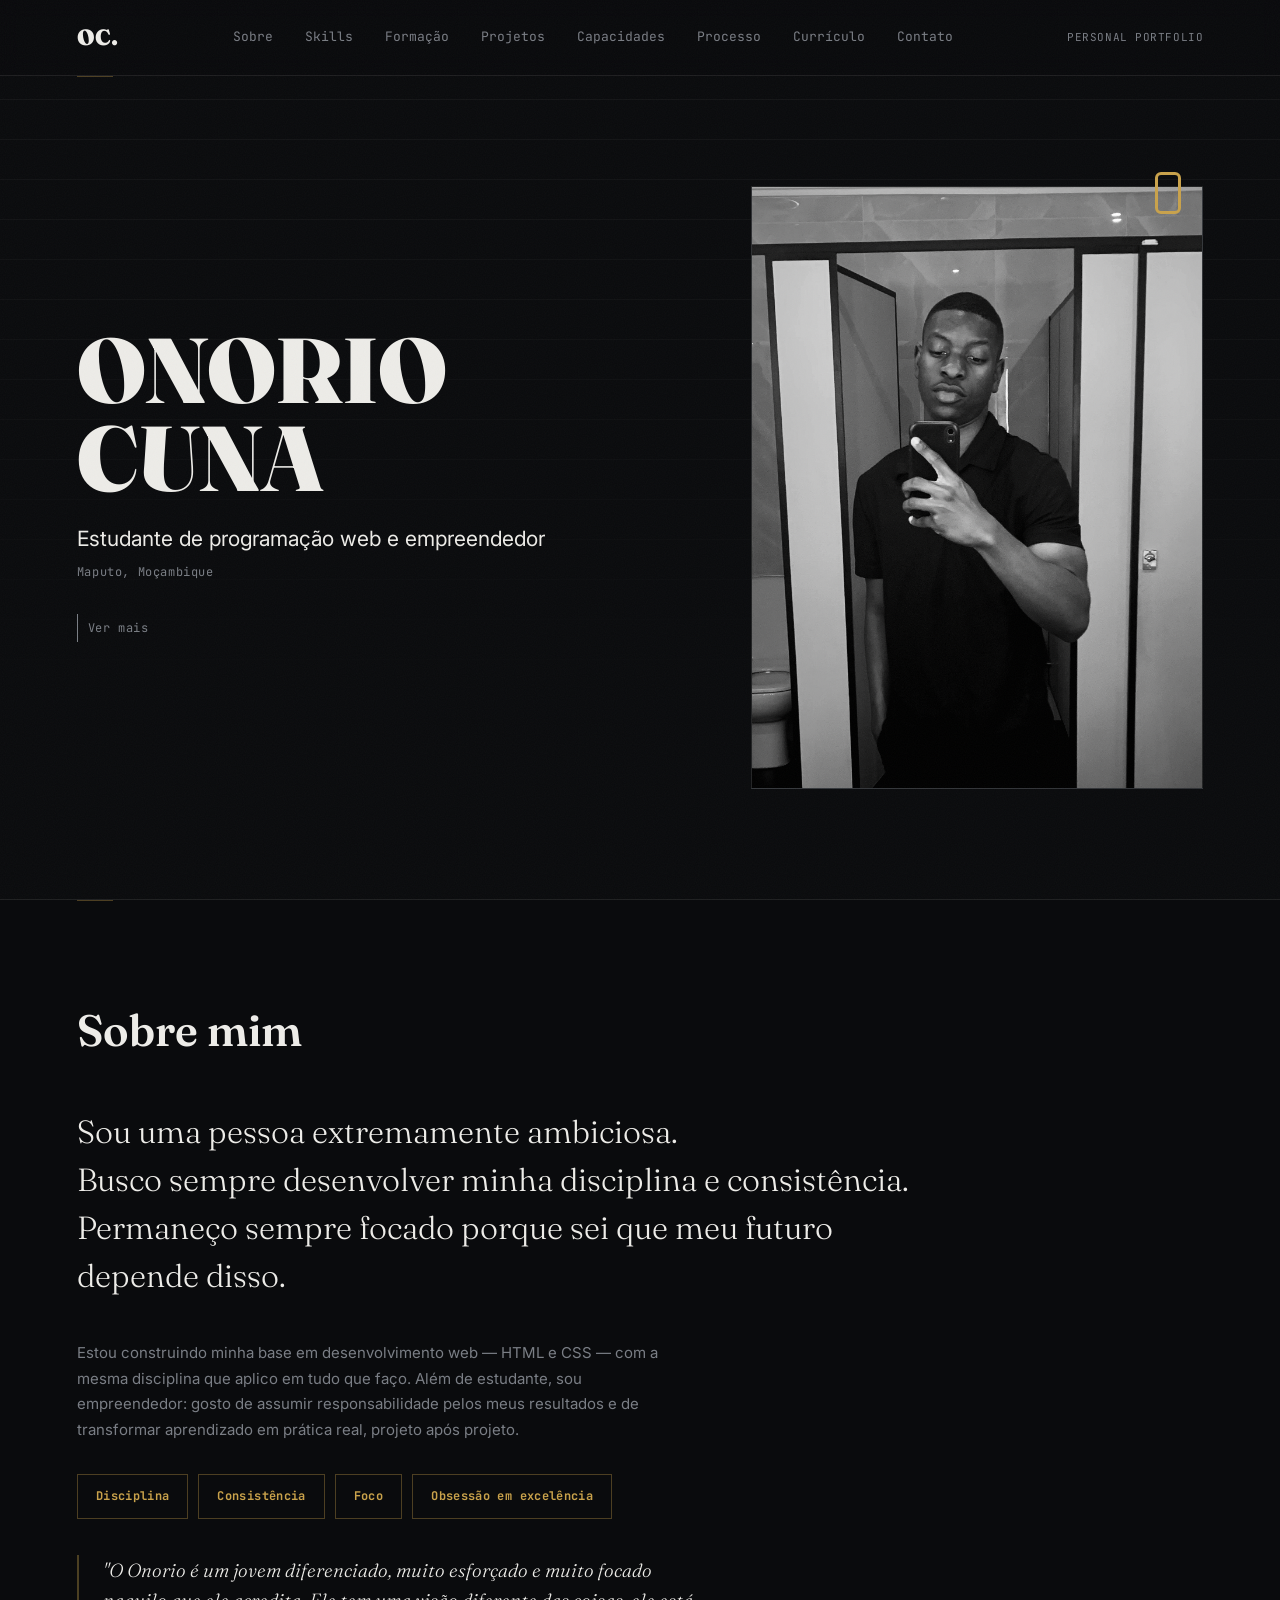
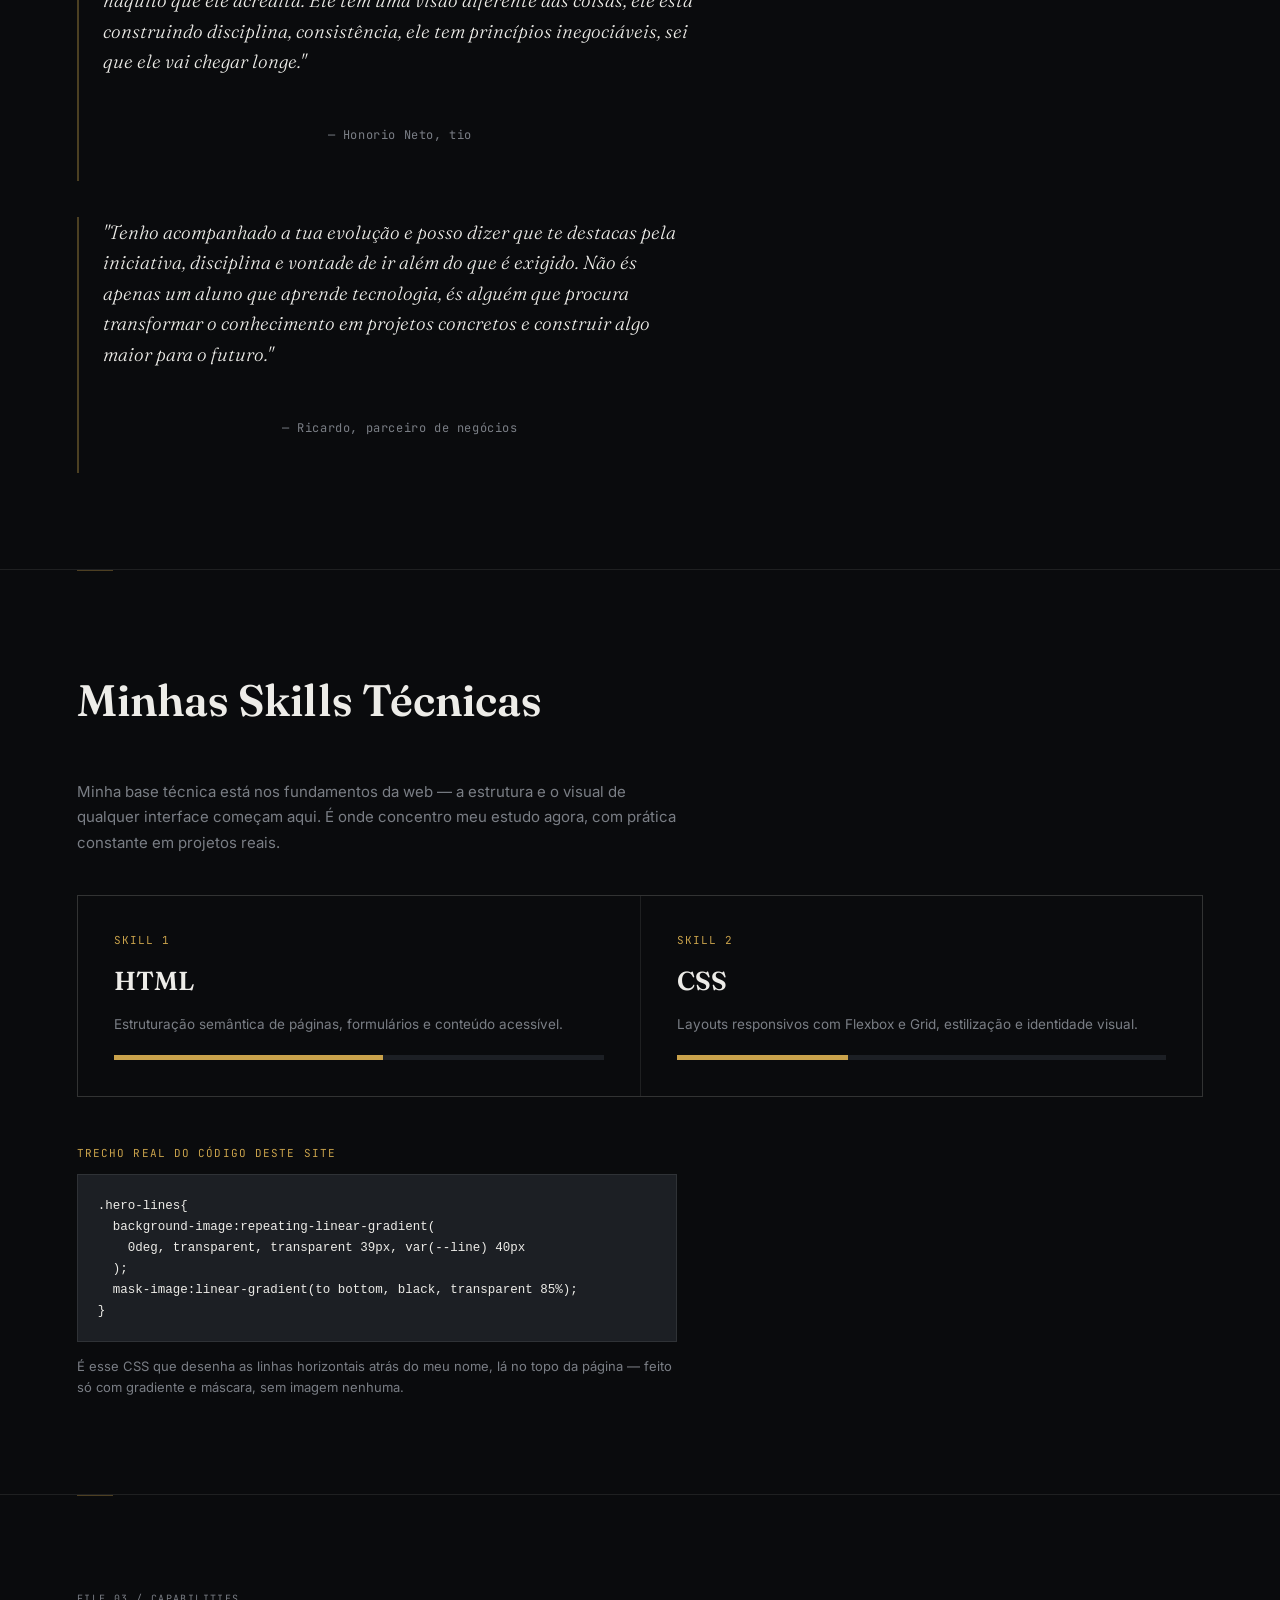
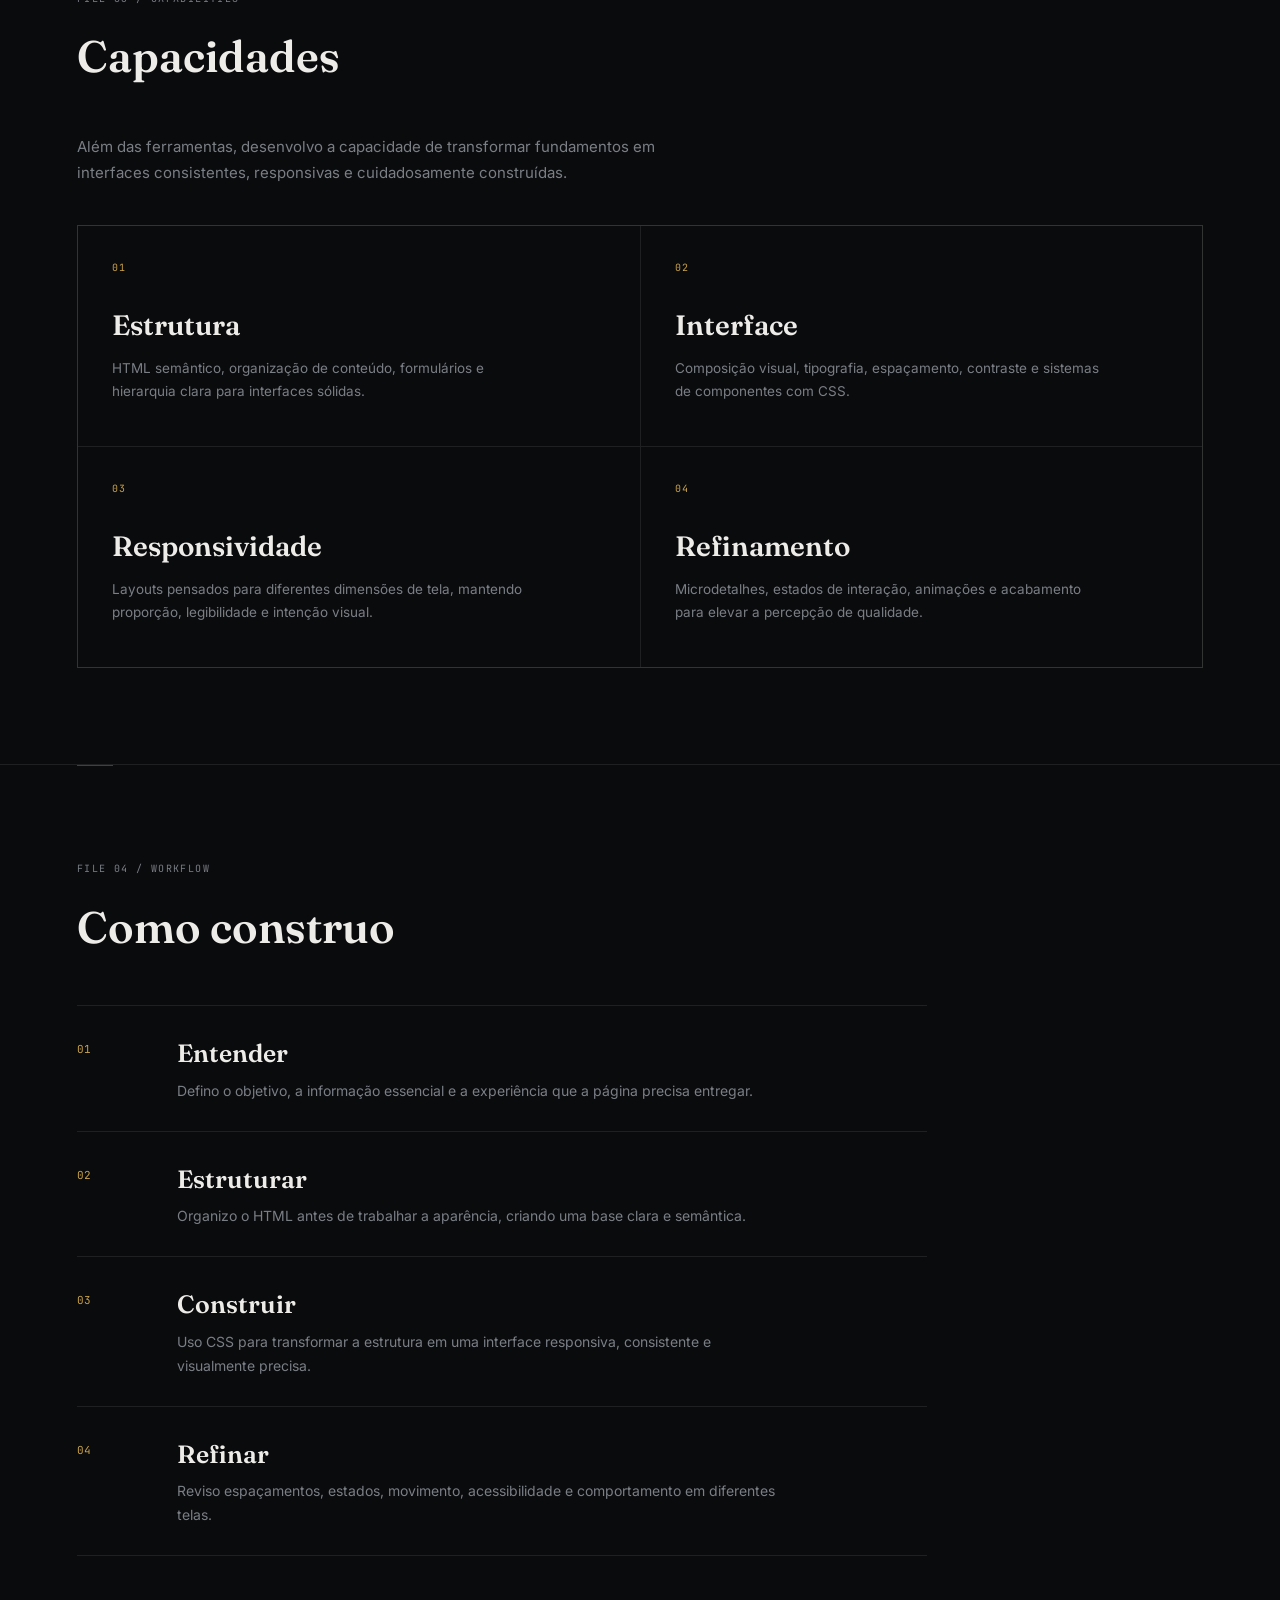
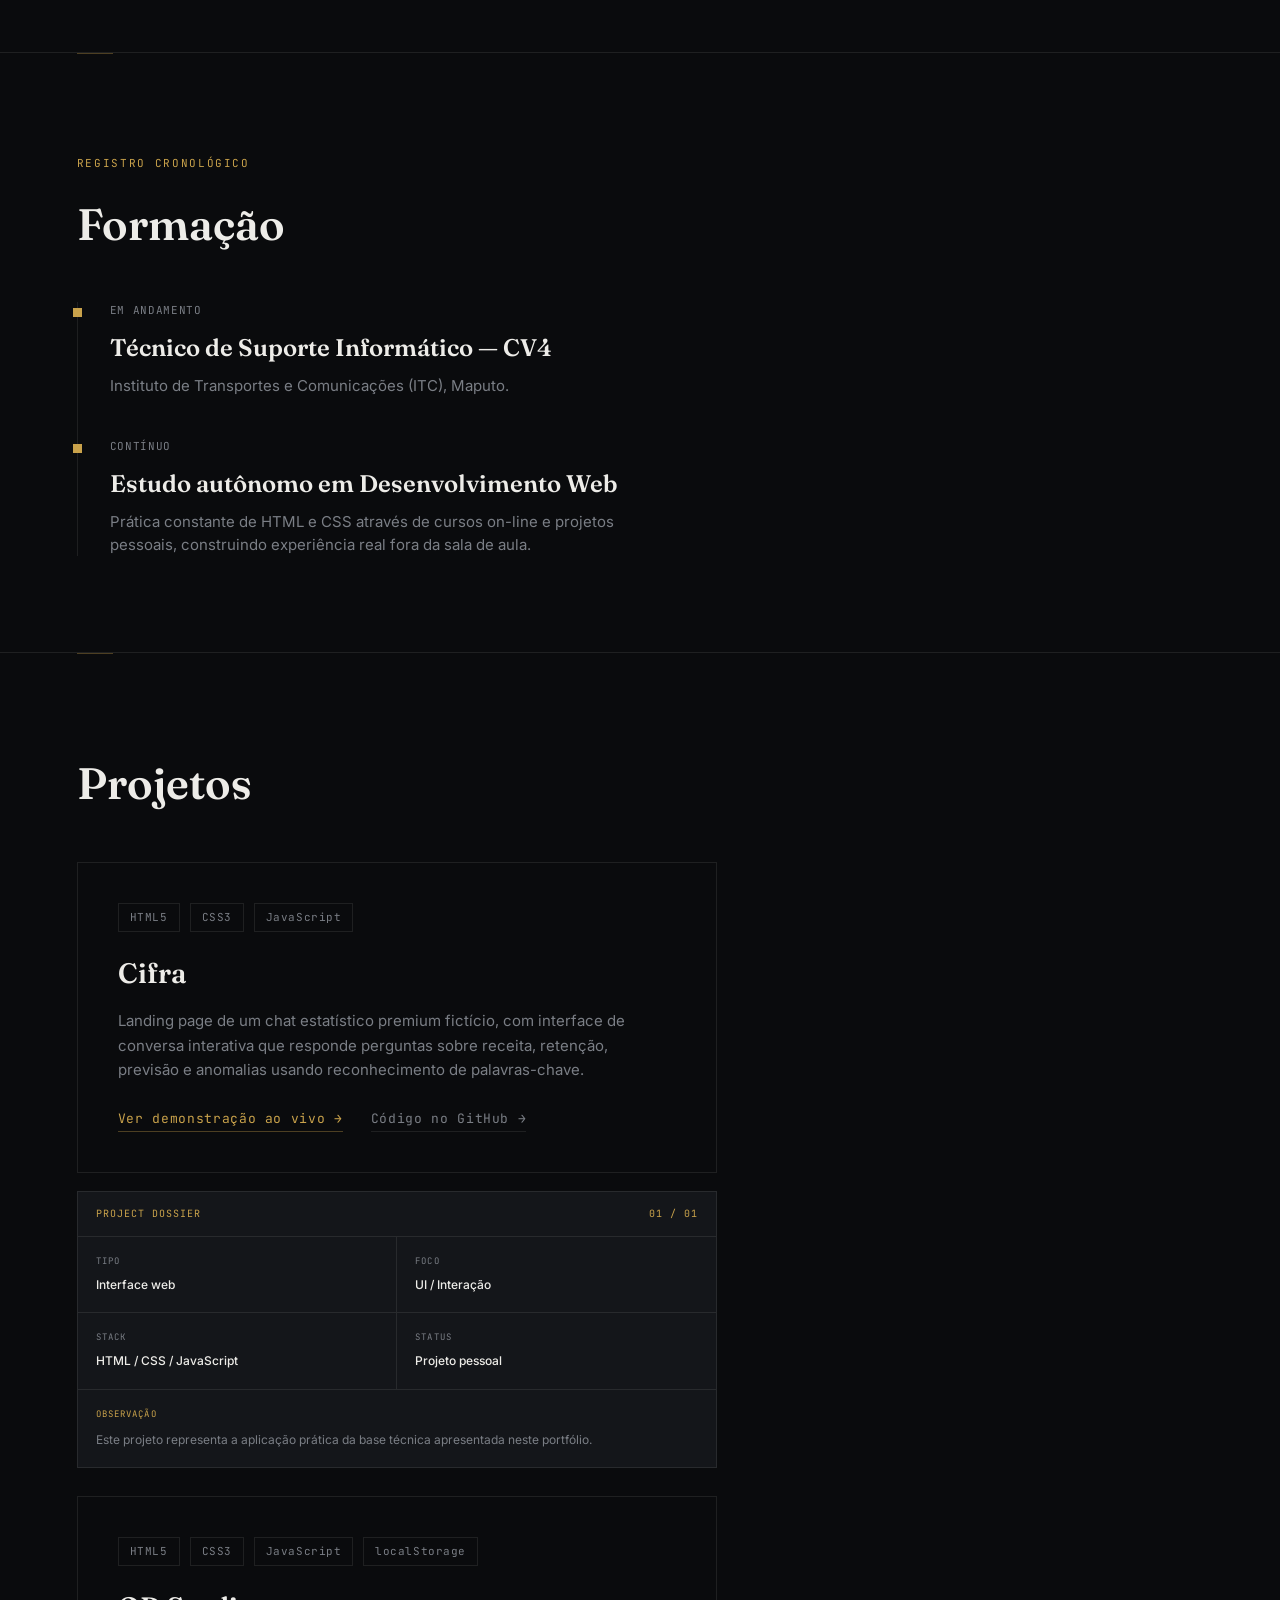
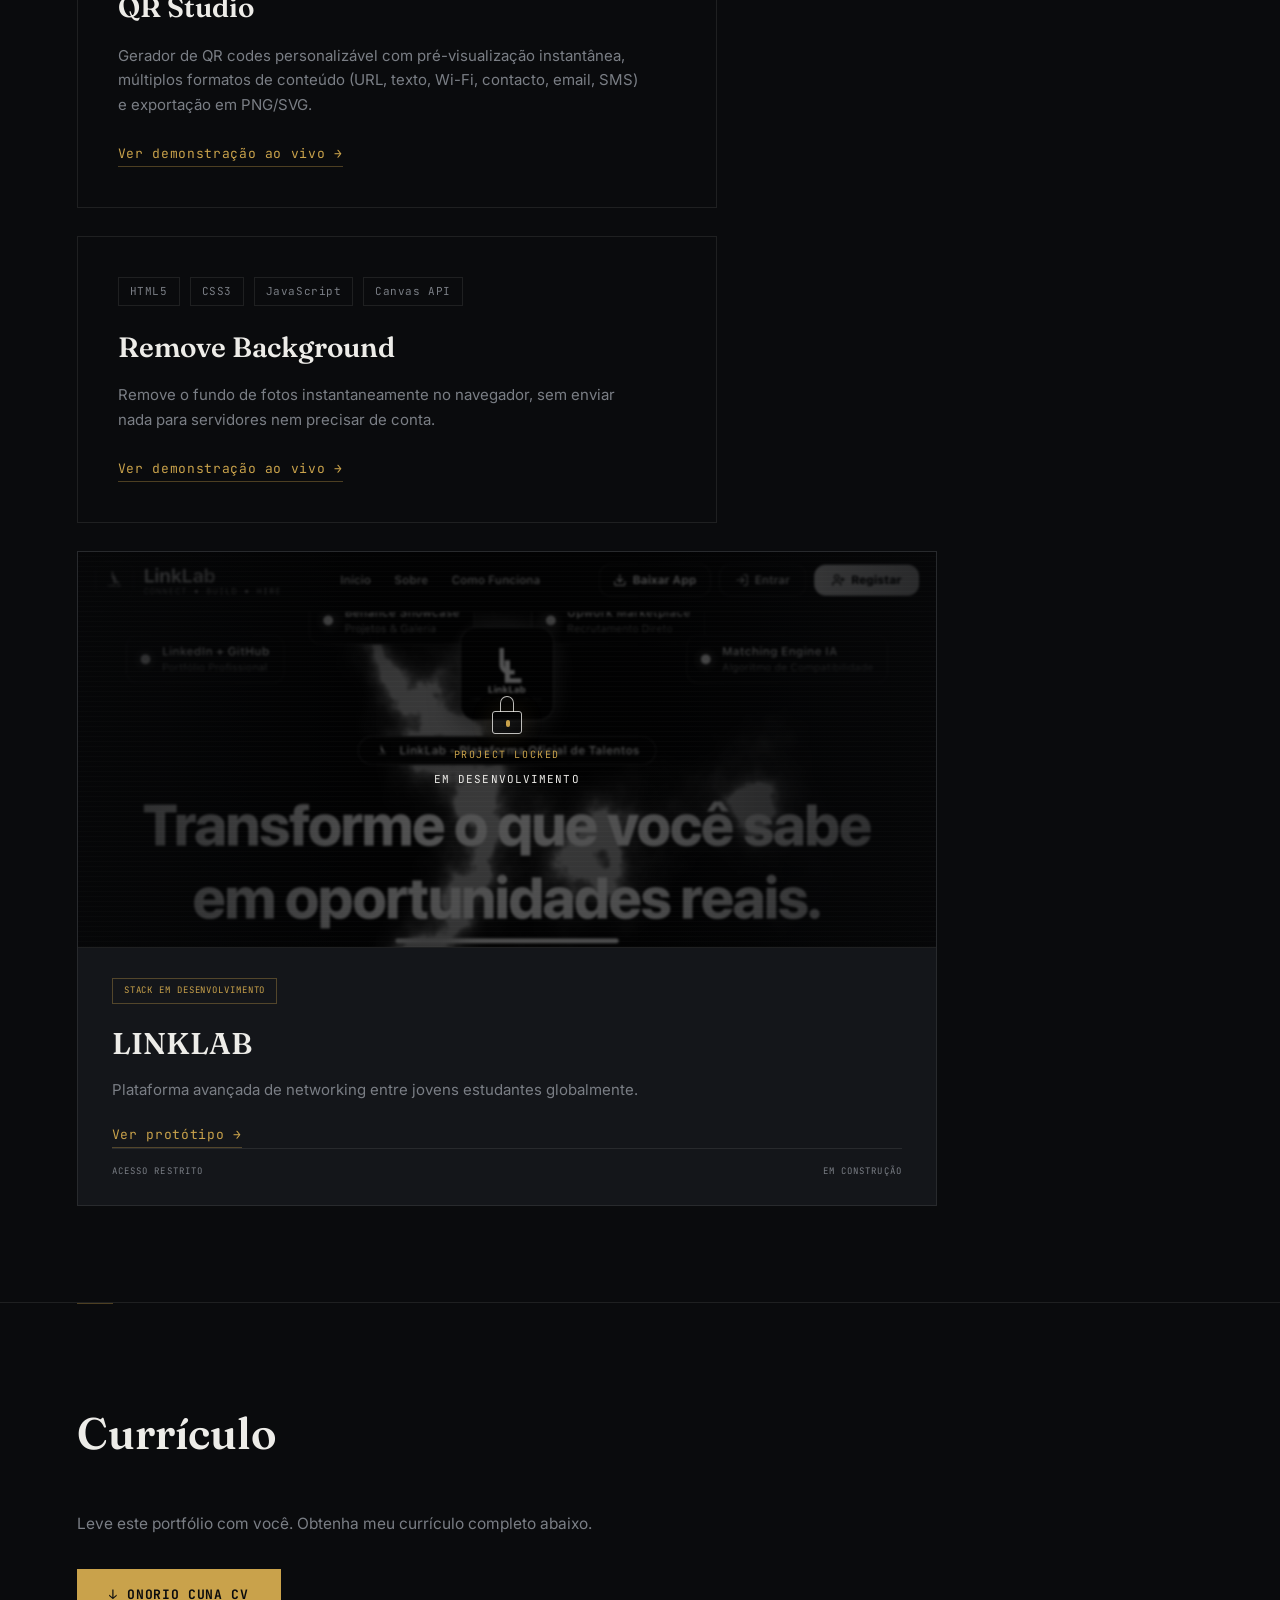
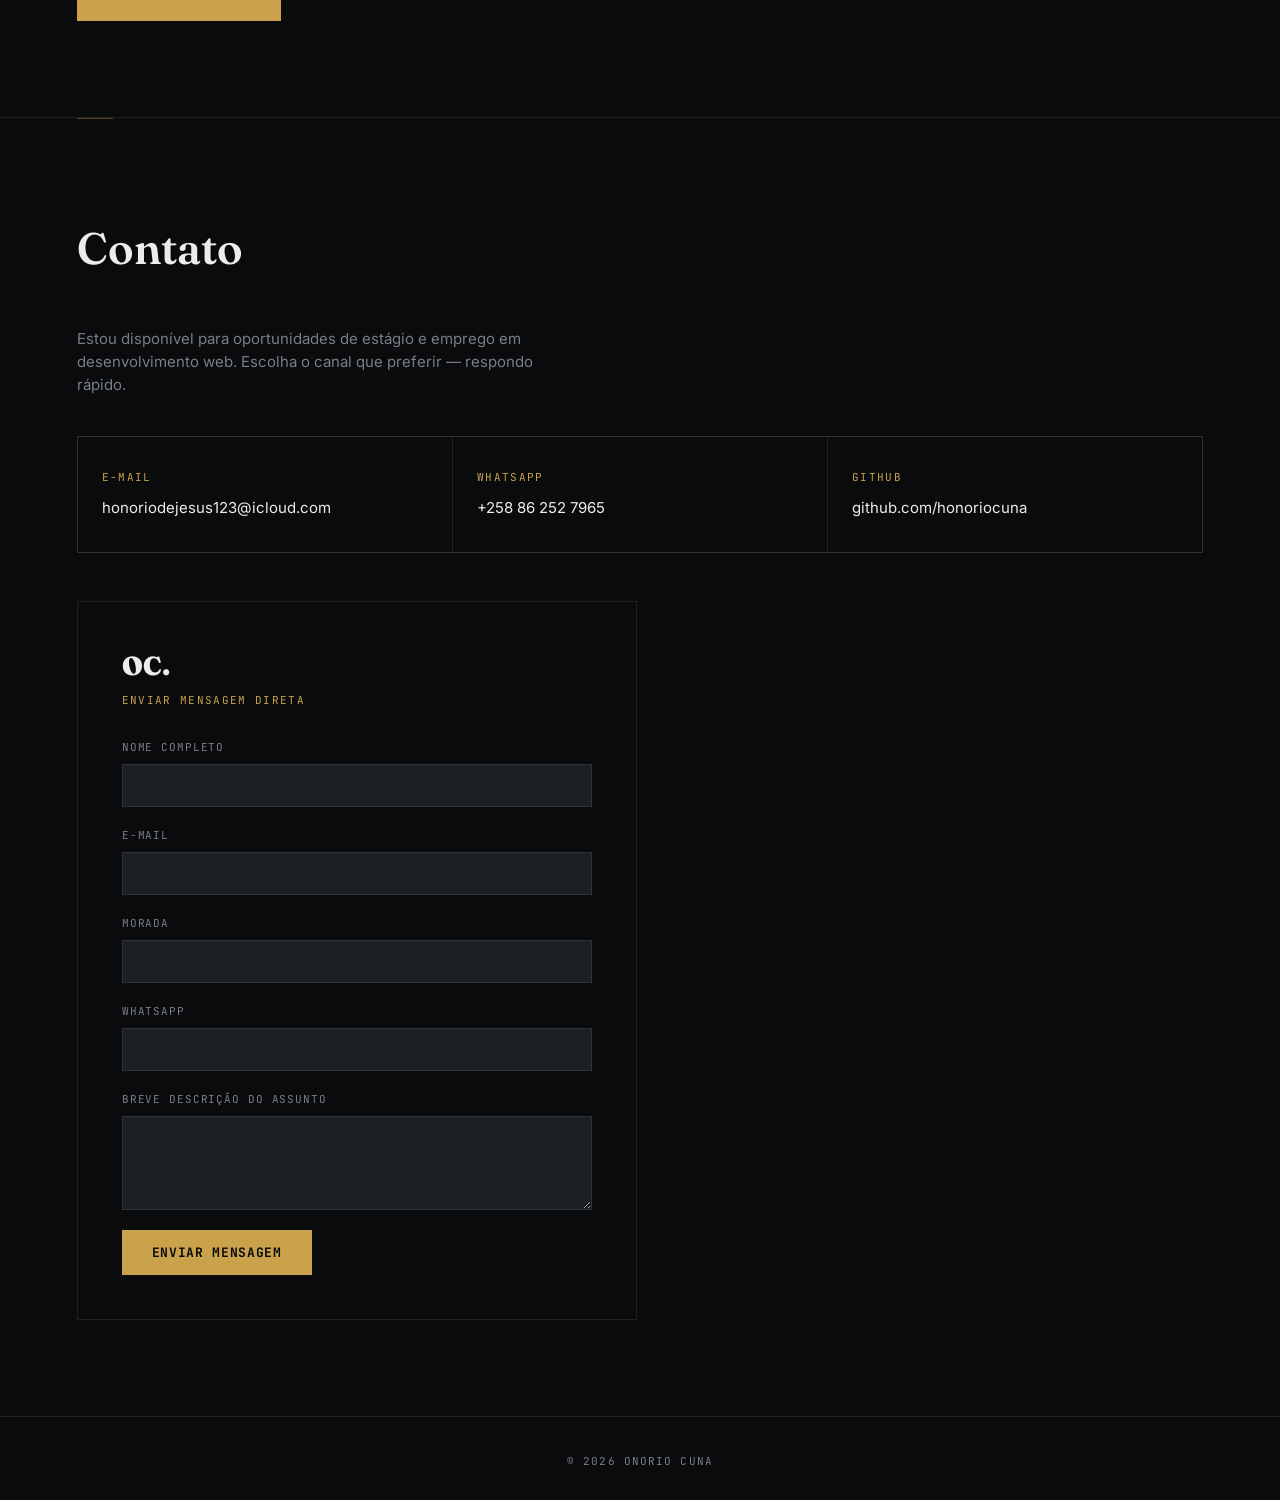
==== commit ccdcb60a: "Add files via upload" ====
--- a/index.html
+++ b/index.html
@@ -9,10 +9,10 @@
 <meta name="theme-color" content="#0A0B0D">
 <meta name="color-scheme" content="dark">
 <meta property="og:type" content="website">
-<meta property="og:url" content="https://honoriocuna.github.io/">
+<meta property="og:url" content="https://honoriocuna.github.io/Onorio-Cuna-Portf-lio/">
 <meta property="og:title" content="Onorio Cuna — Estudante de Programação Web">
 <meta property="og:description" content="Portfólio de Onorio Cuna, estudante de programação web e empreendedor.">
-<meta property="og:image" content="https://honoriocuna.github.io/foto.jpg">
+<meta property="og:image" content="https://honoriocuna.github.io/Onorio-Cuna-Portf-lio/foto.jpg">
 <meta property="og:locale" content="pt_BR">
 <link rel="preconnect" href="https://fonts.googleapis.com">
 <link rel="preconnect" href="https://fonts.gstatic.com" crossorigin>
@@ -282,10 +282,10 @@
         <h3 class="display">LINKLAB</h3>
         <p class="project-desc">Plataforma avançada de networking entre jovens estudantes globalmente.</p>
         <div class="project-links">
-          <a href="https://linklab.ai.studio/" target="_blank" rel="noopener" class="project-link mono">Ver protótipo →</a>
+          <a href="linklab-restrito.html" class="project-link mono">Ver protótipo →</a>
         </div>
         <div class="locked-footer">
-          <span class="mono">ACESSO ANTECIPADO</span>
+          <span class="mono">ACESSO RESTRITO</span>
           <span class="mono">EM CONSTRUÇÃO</span>
         </div>
       </div>
@@ -332,7 +332,7 @@
         <input type="hidden" name="_subject" value="Nova mensagem — Portfólio Onorio Cuna">
         <input type="hidden" name="_captcha" value="false">
         <input type="hidden" name="_template" value="table">
-        <input type="hidden" name="_next" value="https://honoriocuna.github.io/obrigado.html">
+        <input type="hidden" name="_next" value="https://honoriocuna.github.io/Onorio-Cuna-Portf-lio/obrigado.html">
 
         <label class="form-label mono">Nome completo
           <input type="text" name="Nome completo" required>
